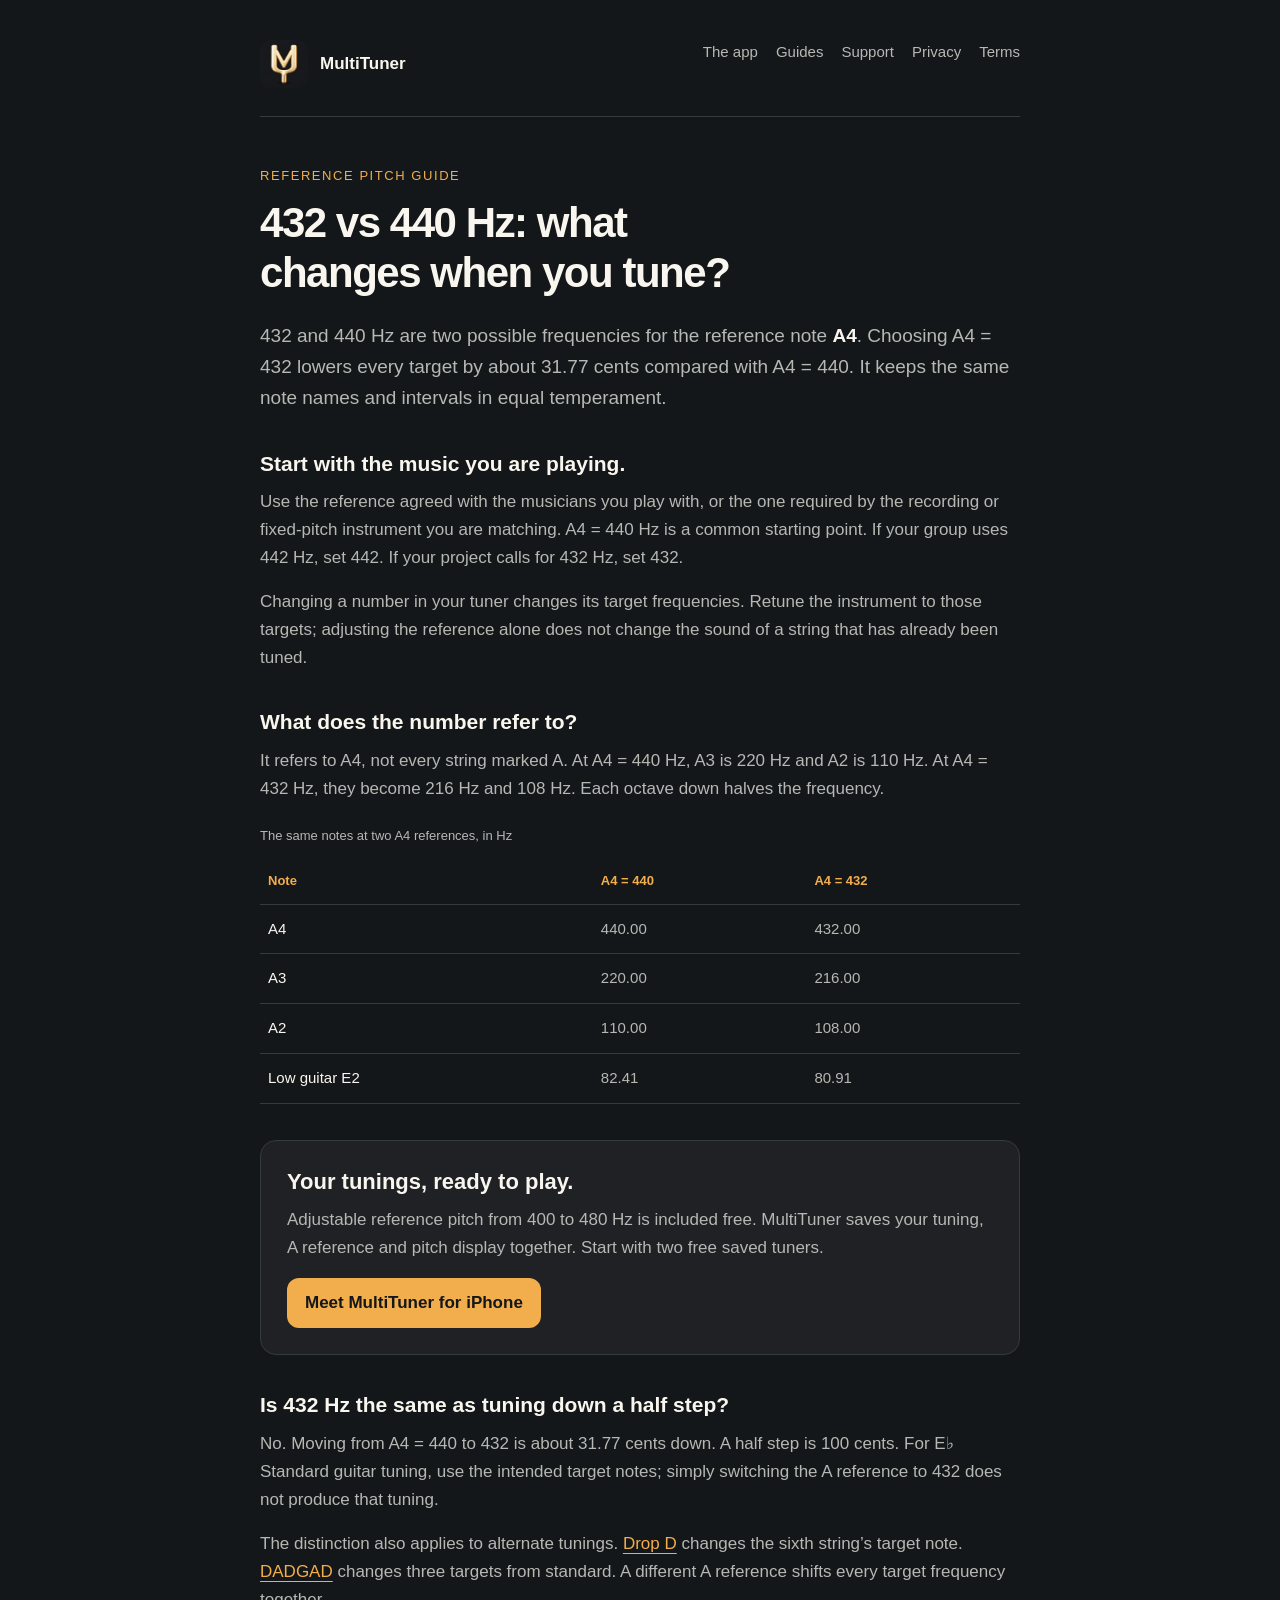
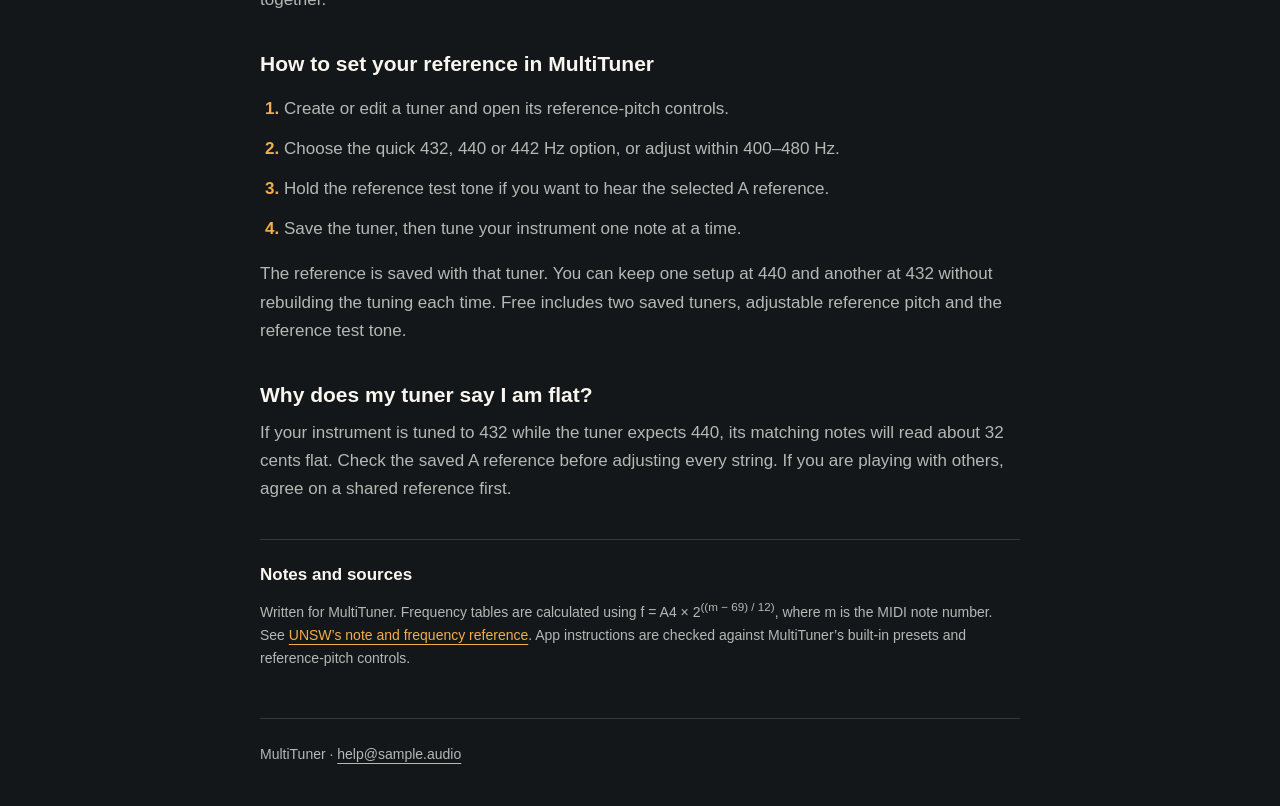
==== 432-vs-440-tuning.html @ 2284c56d "Add tuning guides and MultiTuner product page" ====
<!doctype html>
<html lang="en"><head>
<meta charset="utf-8"><meta name="viewport" content="width=device-width,initial-scale=1">
<meta name="referrer" content="no-referrer">

<meta name="theme-color" content="#141719">
<meta http-equiv="Content-Security-Policy" content="default-src 'none'; img-src 'self'; style-src 'self'; base-uri 'none'; form-action 'none'">
<title>432 vs 440 Hz Tuning: A4 Reference Pitch — MultiTuner</title><meta name="description" content="Understand 432 vs 440 Hz tuning, the 31.77-cent difference, and how to set an A4 reference for guitar and other instruments in MultiTuner.">
<link rel="canonical" href="https://jentler.github.io/MultiTuner-support/432-vs-440-tuning.html">
<meta property="og:type" content="website"><meta property="og:site_name" content="MultiTuner">
<meta property="og:title" content="432 vs 440 Hz Tuning: A4 Reference Pitch — MultiTuner"><meta property="og:description" content="Understand 432 vs 440 Hz tuning, the 31.77-cent difference, and how to set an A4 reference for guitar and other instruments in MultiTuner.">
<meta property="og:url" content="https://jentler.github.io/MultiTuner-support/432-vs-440-tuning.html"><meta property="og:image" content="https://jentler.github.io/MultiTuner-support/assets/app-icon.png">
<link rel="icon" href="assets/app-icon.png"><link rel="stylesheet" href="styles.css">
</head><body>
<a class="skip" href="#main">Skip to content</a>
<header class="wrap"><a class="brand" href="index.html"><img src="assets/app-icon.png" width="48" height="48" alt=""><span>MultiTuner</span></a><nav aria-label="Main navigation"><a href="app.html">The app</a><a href="guides.html">Guides</a><a href="index.html">Support</a><a href="privacy.html">Privacy</a><a href="terms.html">Terms</a></nav></header>
<main id="main" class="wrap"><p class="eyebrow">Reference pitch guide</p><h1>432 vs 440 Hz: what changes when you tune?</h1>
<p class="intro">432 and 440 Hz are two possible frequencies for the reference note <strong>A4</strong>. Choosing A4 = 432 lowers every target by about 31.77 cents compared with A4 = 440. It keeps the same note names and intervals in equal temperament.</p>
<section><h2>Start with the music you are playing.</h2><p>Use the reference agreed with the musicians you play with, or the one required by the recording or fixed-pitch instrument you are matching. A4 = 440 Hz is a common starting point. If your group uses 442 Hz, set 442. If your project calls for 432 Hz, set 432.</p><p>Changing a number in your tuner changes its target frequencies. Retune the instrument to those targets; adjusting the reference alone does not change the sound of a string that has already been tuned.</p></section>
<section><h2>What does the number refer to?</h2><p>It refers to A4, not every string marked A. At A4 = 440 Hz, A3 is 220 Hz and A2 is 110 Hz. At A4 = 432 Hz, they become 216 Hz and 108 Hz. Each octave down halves the frequency.</p>
<div class="table-scroll" role="region" aria-label="Reference pitch comparison" tabindex="0"><table><caption>The same notes at two A4 references, in Hz</caption><thead><tr><th scope="col">Note</th><th scope="col">A4 = 440</th><th scope="col">A4 = 432</th></tr></thead><tbody>
<tr><th scope="row">A4</th><td>440.00</td><td>432.00</td></tr>
<tr><th scope="row">A3</th><td>220.00</td><td>216.00</td></tr>
<tr><th scope="row">A2</th><td>110.00</td><td>108.00</td></tr>
<tr><th scope="row">Low guitar E2</th><td>82.41</td><td>80.91</td></tr>
</tbody></table></div></section>
<aside class="guide-cta" aria-label="MultiTuner for iPhone"><h2>Your tunings, ready to play.</h2>
<p>Adjustable reference pitch from 400 to 480 Hz is included free. MultiTuner saves your tuning, A reference and pitch display together. Start with two free saved tuners.</p>
<a class="button" href="app.html">Meet MultiTuner for iPhone</a></aside>
<section><h2>Is 432 Hz the same as tuning down a half step?</h2><p>No. Moving from A4 = 440 to 432 is about 31.77 cents down. A half step is 100 cents. For E♭ Standard guitar tuning, use the intended target notes; simply switching the A reference to 432 does not produce that tuning.</p><p>The distinction also applies to alternate tunings. <a href="drop-d-tuning.html">Drop D</a> changes the sixth string’s target note. <a href="dadgad-tuning.html">DADGAD</a> changes three targets from standard. A different A reference shifts every target frequency together.</p></section>
<section><h2>How to set your reference in MultiTuner</h2><ol>
<li>Create or edit a tuner and open its reference-pitch controls.</li>
<li>Choose the quick 432, 440 or 442 Hz option, or adjust within 400–480 Hz.</li>
<li>Hold the reference test tone if you want to hear the selected A reference.</li>
<li>Save the tuner, then tune your instrument one note at a time.</li>
</ol><p>The reference is saved with that tuner. You can keep one setup at 440 and another at 432 without rebuilding the tuning each time. Free includes two saved tuners, adjustable reference pitch and the reference test tone.</p></section>
<section><h2>Why does my tuner say I am flat?</h2><p>If your instrument is tuned to 432 while the tuner expects 440, its matching notes will read about 32 cents flat. Check the saved A reference before adjusting every string. If you are playing with others, agree on a shared reference first.</p></section>
<section class="sources"><h2>Notes and sources</h2><p>Written for MultiTuner.
Frequency tables are calculated using f = A4 × 2<sup>((m − 69) / 12)</sup>, where m is the MIDI note number.
See <a href="https://newt.phys.unsw.edu.au/music/notes.html">UNSW’s note and frequency reference</a>.
App instructions are checked against MultiTuner’s built-in presets and reference-pitch controls.</p></section>
</main>
<footer class="wrap"><p>MultiTuner · <a href="mailto:help@sample.audio?subject=MultiTuner%20Support">help@sample.audio</a></p></footer>
</body></html>
---- styles.css ----
:root{color-scheme:dark;--background:#141719;--surface:#1f2124;--text:#f9f6ef;--secondary:#b5b8b3;--gold:#f2ad4c;--line:#373a3d}
*{box-sizing:border-box}body{margin:0;background:var(--background);color:var(--text);font:17px/1.65 -apple-system,BlinkMacSystemFont,"Segoe UI",sans-serif;-webkit-font-smoothing:antialiased}
.wrap{width:min(100% - 48px,760px);margin-inline:auto}a{color:var(--gold);text-underline-offset:4px}a:hover{text-decoration-thickness:2px}a:focus-visible,summary:focus-visible{outline:2px solid var(--gold);outline-offset:6px;border-radius:4px}
.skip{position:absolute;left:24px;top:-100px;background:var(--surface);padding:8px 16px}.skip:focus{top:12px}header{padding-block:40px 28px;border-bottom:1px solid var(--line);display:flex;align-items:center;justify-content:space-between;gap:24px}.brand{display:flex;align-items:center;gap:12px;color:var(--text);font-weight:650;text-decoration:none}.brand img{width:48px;height:48px;border-radius:11px}nav{display:flex;gap:22px;font-size:15px}nav a{color:var(--secondary);text-decoration:none}nav a[aria-current]{color:var(--gold)}
main{padding-block:48px 32px}.eyebrow{font-size:13px;letter-spacing:.12em;text-transform:uppercase;color:var(--gold);margin:0 0 12px}h1{font-size:clamp(30px,5vw,42px);line-height:1.18;letter-spacing:-.035em;font-weight:680;margin:0 0 22px;text-wrap:balance}h2{font-size:21px;line-height:1.35;margin:0 0 10px;font-weight:650}p{margin:0 0 16px;color:var(--secondary)}section{margin-top:36px}.intro{font-size:19px}.contact{display:flex;align-items:center;gap:24px;flex-wrap:wrap;margin-top:28px}.button{background:var(--gold);color:var(--background);border-radius:12px;padding:11px 18px;text-decoration:none;font-weight:650}.notice{border-left:2px solid var(--gold);padding:8px 0 8px 16px;font-size:14px}details{border-bottom:1px solid var(--line);padding:17px 0}summary{cursor:pointer;color:var(--text);font-weight:550}details p{margin:14px 0 0}footer{border-top:1px solid var(--line);padding-block:24px 40px;color:var(--secondary);font-size:14px}footer p{margin:0}footer a{color:var(--secondary)}
@media(max-width:480px){.wrap{width:calc(100% - 40px)}header{align-items:flex-start;flex-direction:column;gap:20px;padding-top:28px}main{padding-top:36px}nav{gap:24px}.contact{gap:18px}}
nav{flex-wrap:wrap;gap:12px 18px;justify-content:flex-end}header{align-items:flex-start}strong{color:var(--text)}
li{color:var(--secondary);margin-bottom:12px}ol{padding-left:24px}li::marker{color:var(--gold);font-weight:600}
.table-scroll{overflow-x:auto;margin:22px 0 16px}.table-scroll:focus-visible{outline:2px solid var(--gold);outline-offset:4px}table{width:100%;border-collapse:collapse;font-size:15px;font-variant-numeric:tabular-nums}caption{text-align:left;color:var(--secondary);font-size:13px;padding-bottom:12px}th,td{text-align:left;padding:12px 8px;border-bottom:1px solid var(--line);vertical-align:top}thead th{color:var(--gold);font-size:13px;font-weight:600}tbody th{font-weight:500;color:var(--text)}td{color:var(--secondary)}
.small,.availability,figcaption{font-size:13px;color:var(--secondary)}.note-strip{font-size:clamp(18px,3.5vw,27px);font-weight:600;letter-spacing:.02em;color:var(--gold);padding:22px 0;border-block:1px solid var(--line)}
.guide-cta{margin:36px 0;padding:26px;background:var(--surface);border:1px solid var(--line);border-radius:16px}.guide-cta h2{font-size:22px}.button{display:inline-block}.guide-list article{padding:28px 0;border-bottom:1px solid var(--line)}.guide-list h2{font-size:24px}.guide-list p:last-child{margin-bottom:0}.sources{border-top:1px solid var(--line);padding-top:24px}.sources h2{font-size:17px}.sources p{font-size:14px}.product-hero{display:grid;grid-template-columns:1fr 210px;gap:44px;align-items:center}.free-line{color:var(--text);font-weight:600}.availability{margin-top:16px}.app-preview{margin:0;text-align:center}.app-preview img{display:block;width:100%;height:auto;border:1px solid var(--line);border-radius:24px}.app-preview figcaption{padding-top:12px;font-size:11px}
@media(max-width:600px){header{flex-direction:column;gap:20px}nav{justify-content:flex-start;gap:12px 20px}.product-hero{grid-template-columns:1fr;gap:26px}.app-preview{max-width:210px;justify-self:center}th,td{padding:10px 5px;font-size:14px}.guide-cta{padding:20px}.guide-list h2{font-size:21px}}
@media print{body{background:white;color:#111}.wrap{width:100%;max-width:none}p,li,td,caption,.small{color:#333}h1,h2,strong,tbody th{color:#111}header,footer,.guide-cta{display:none}a{color:#111}.table-scroll{overflow:visible}section,table{break-inside:avoid}.app-preview{display:none}.product-hero{display:block}}
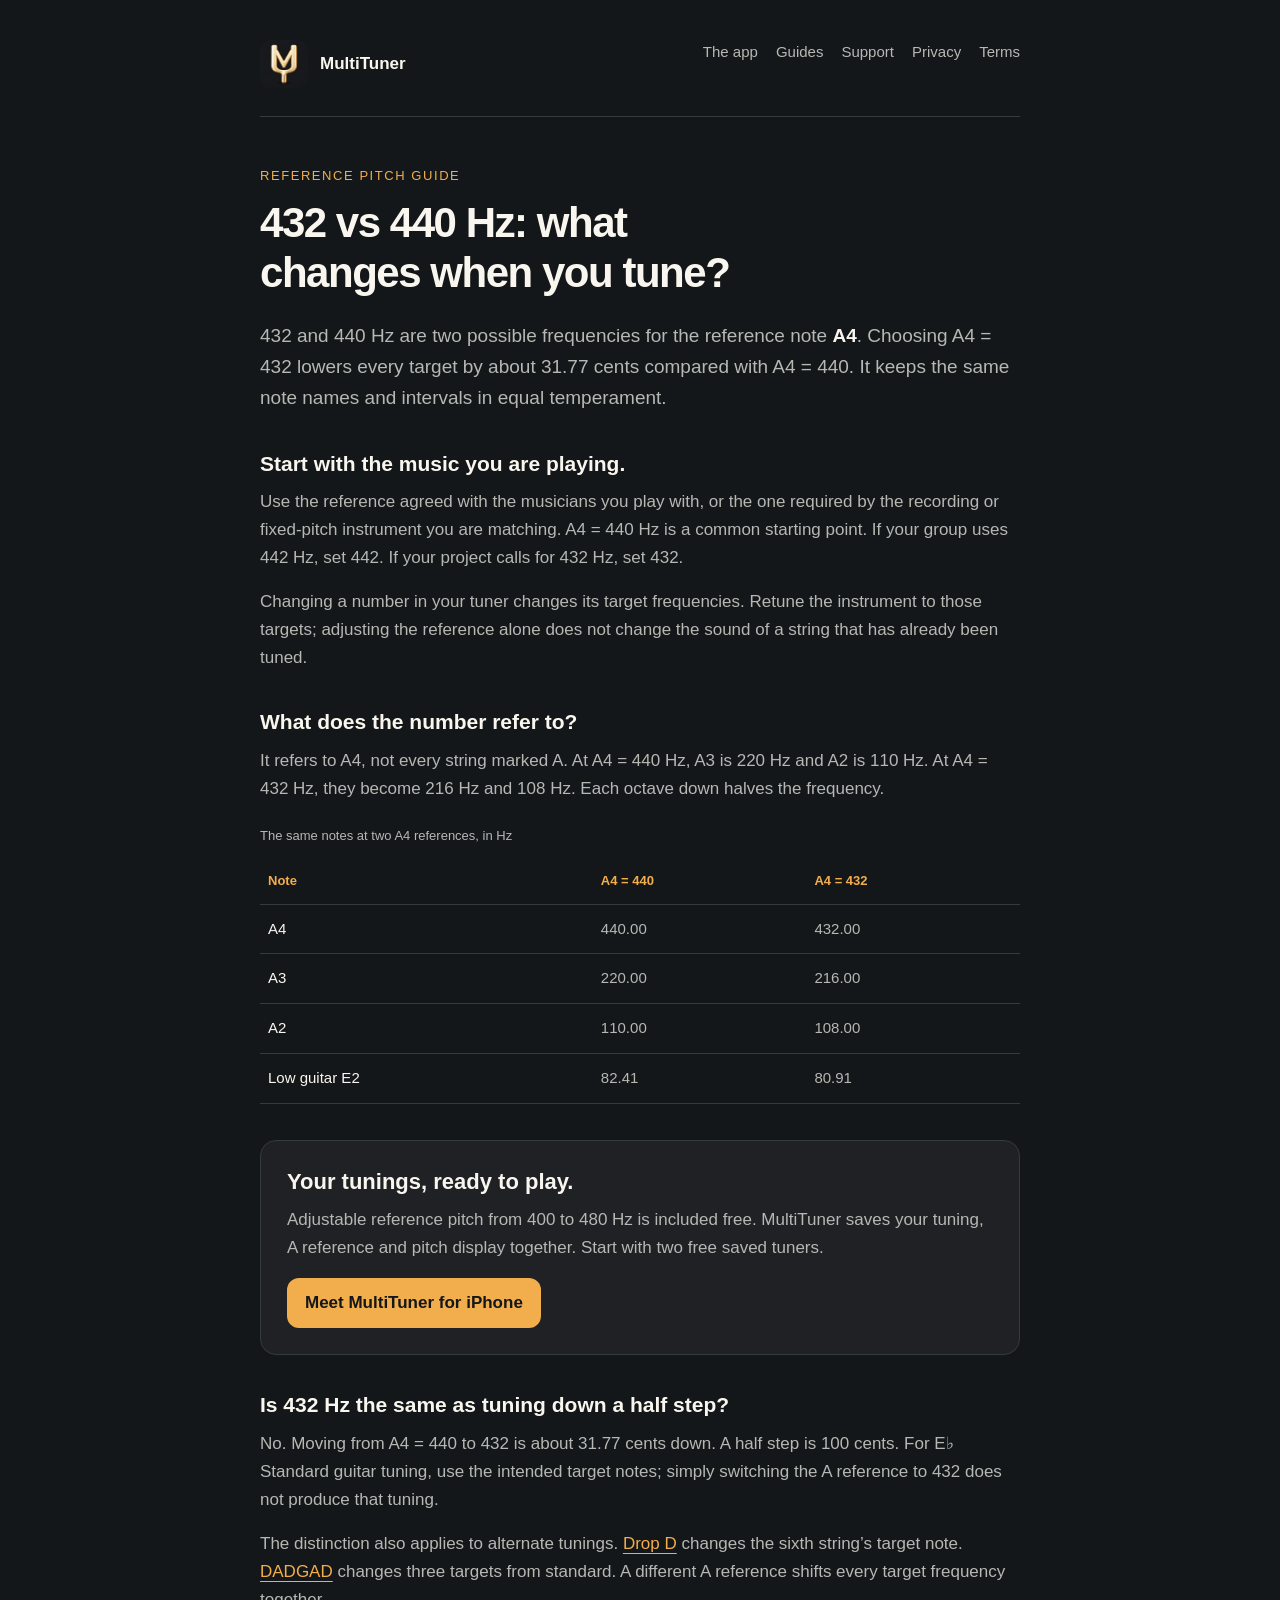
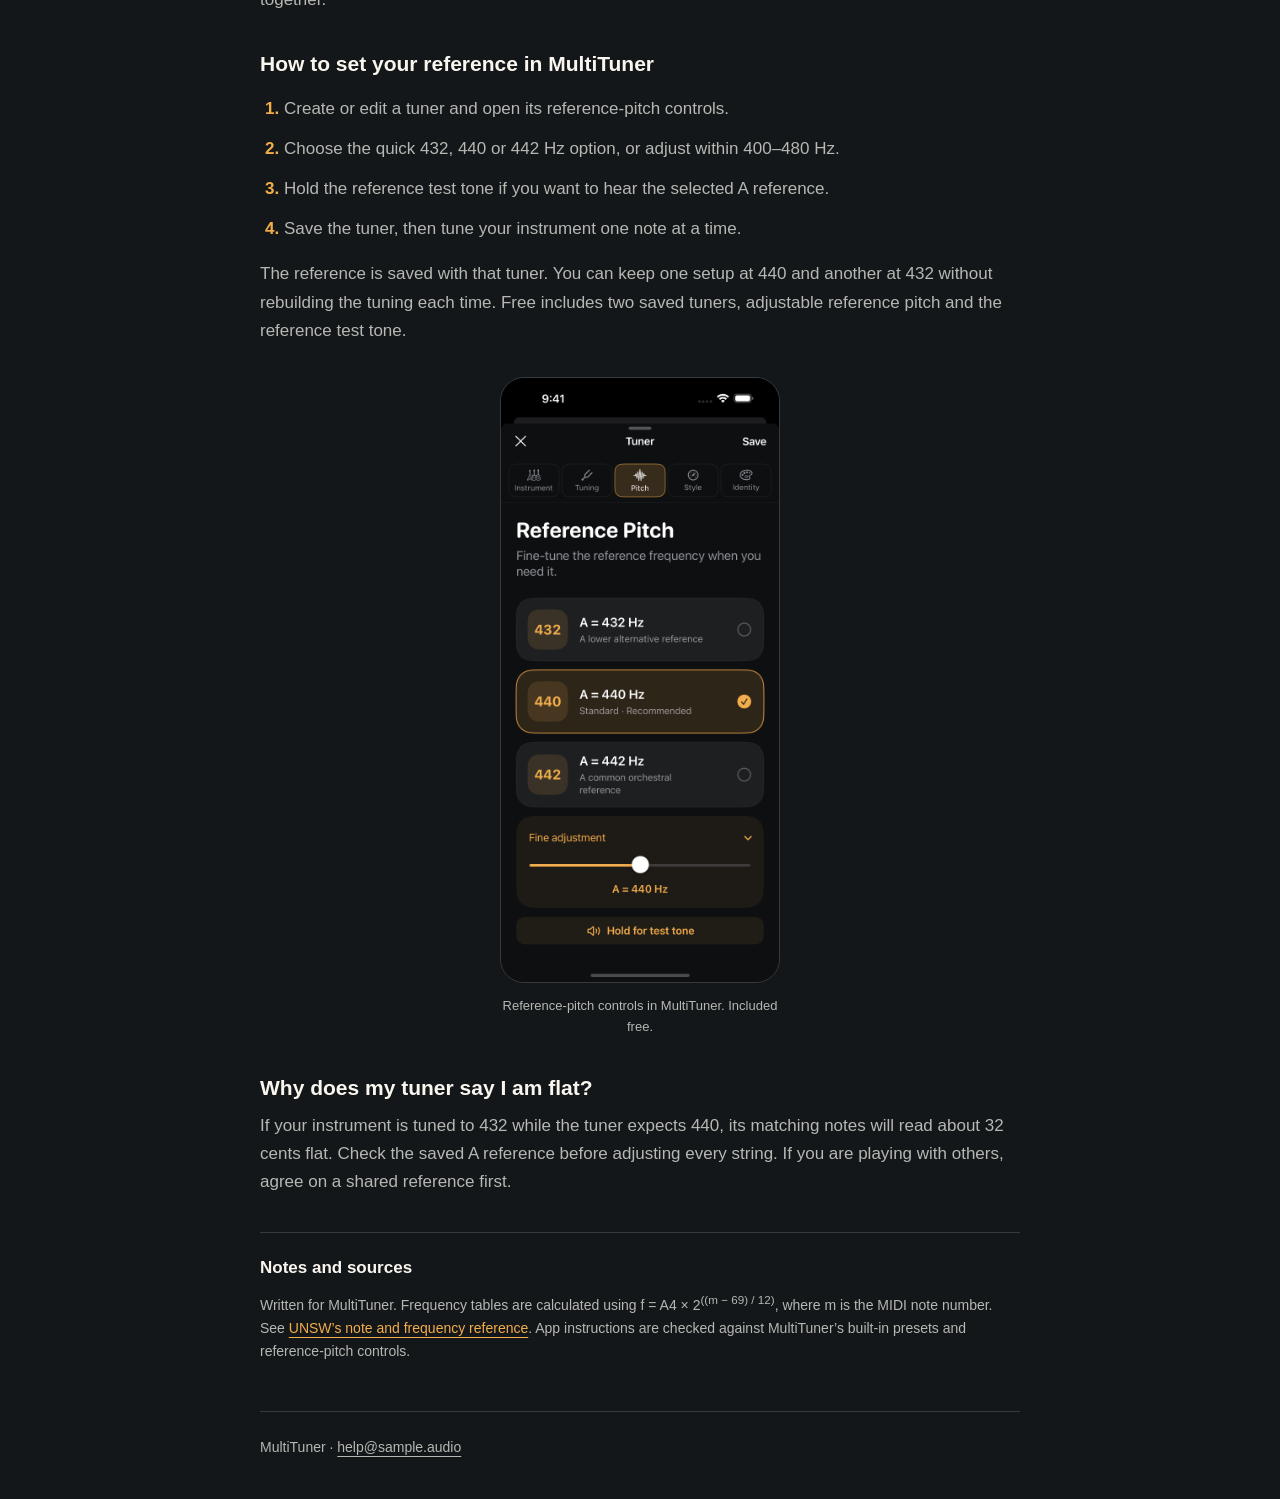
==== commit 76fd82f5: "Show MultiTuner setups and reference pitch in a visual product page" ====
--- a/432-vs-440-tuning.html
+++ b/432-vs-440-tuning.html
@@ -13,7 +13,7 @@
 <link rel="icon" href="assets/app-icon.png"><link rel="stylesheet" href="styles.css">
 </head><body>
 <a class="skip" href="#main">Skip to content</a>
-<header class="wrap"><a class="brand" href="index.html"><img src="assets/app-icon.png" width="48" height="48" alt=""><span>MultiTuner</span></a><nav aria-label="Main navigation"><a href="app.html">The app</a><a href="guides.html">Guides</a><a href="index.html">Support</a><a href="privacy.html">Privacy</a><a href="terms.html">Terms</a></nav></header>
+<header class="wrap"><a class="brand" href="app.html"><img src="assets/app-icon.png" width="48" height="48" alt=""><span>MultiTuner</span></a><nav aria-label="Main navigation"><a href="app.html">The app</a><a href="guides.html">Guides</a><a href="index.html">Support</a><a href="privacy.html">Privacy</a><a href="terms.html">Terms</a></nav></header>
 <main id="main" class="wrap"><p class="eyebrow">Reference pitch guide</p><h1>432 vs 440 Hz: what changes when you tune?</h1>
 <p class="intro">432 and 440 Hz are two possible frequencies for the reference note <strong>A4</strong>. Choosing A4 = 432 lowers every target by about 31.77 cents compared with A4 = 440. It keeps the same note names and intervals in equal temperament.</p>
 <section><h2>Start with the music you are playing.</h2><p>Use the reference agreed with the musicians you play with, or the one required by the recording or fixed-pitch instrument you are matching. A4 = 440 Hz is a common starting point. If your group uses 442 Hz, set 442. If your project calls for 432 Hz, set 432.</p><p>Changing a number in your tuner changes its target frequencies. Retune the instrument to those targets; adjusting the reference alone does not change the sound of a string that has already been tuned.</p></section>
@@ -33,7 +33,7 @@
 <li>Choose the quick 432, 440 or 442 Hz option, or adjust within 400–480 Hz.</li>
 <li>Hold the reference test tone if you want to hear the selected A reference.</li>
 <li>Save the tuner, then tune your instrument one note at a time.</li>
-</ol><p>The reference is saved with that tuner. You can keep one setup at 440 and another at 432 without rebuilding the tuning each time. Free includes two saved tuners, adjustable reference pitch and the reference test tone.</p></section>
+</ol><p>The reference is saved with that tuner. You can keep one setup at 440 and another at 432 without rebuilding the tuning each time. Free includes two saved tuners, adjustable reference pitch and the reference test tone.</p><figure class="guide-figure"><img src="assets/reference-pitch.png" width="1320" height="2868" loading="lazy" alt="MultiTuner reference-pitch controls showing 432, 440 and 442 Hz presets, fine adjustment and the held test tone."><figcaption>Reference-pitch controls in MultiTuner. Included free.</figcaption></figure></section>
 <section><h2>Why does my tuner say I am flat?</h2><p>If your instrument is tuned to 432 while the tuner expects 440, its matching notes will read about 32 cents flat. Check the saved A reference before adjusting every string. If you are playing with others, agree on a shared reference first.</p></section>
 <section class="sources"><h2>Notes and sources</h2><p>Written for MultiTuner.
 Frequency tables are calculated using f = A4 × 2<sup>((m − 69) / 12)</sup>, where m is the MIDI note number.
--- a/styles.css
+++ b/styles.css
@@ -11,3 +11,17 @@
 .guide-cta{margin:36px 0;padding:26px;background:var(--surface);border:1px solid var(--line);border-radius:16px}.guide-cta h2{font-size:22px}.button{display:inline-block}.guide-list article{padding:28px 0;border-bottom:1px solid var(--line)}.guide-list h2{font-size:24px}.guide-list p:last-child{margin-bottom:0}.sources{border-top:1px solid var(--line);padding-top:24px}.sources h2{font-size:17px}.sources p{font-size:14px}.product-hero{display:grid;grid-template-columns:1fr 210px;gap:44px;align-items:center}.free-line{color:var(--text);font-weight:600}.availability{margin-top:16px}.app-preview{margin:0;text-align:center}.app-preview img{display:block;width:100%;height:auto;border:1px solid var(--line);border-radius:24px}.app-preview figcaption{padding-top:12px;font-size:11px}
 @media(max-width:600px){header{flex-direction:column;gap:20px}nav{justify-content:flex-start;gap:12px 20px}.product-hero{grid-template-columns:1fr;gap:26px}.app-preview{max-width:210px;justify-self:center}th,td{padding:10px 5px;font-size:14px}.guide-cta{padding:20px}.guide-list h2{font-size:21px}}
 @media print{body{background:white;color:#111}.wrap{width:100%;max-width:none}p,li,td,caption,.small{color:#333}h1,h2,strong,tbody th{color:#111}header,footer,.guide-cta{display:none}a{color:#111}.table-scroll{overflow:visible}section,table{break-inside:avoid}.app-preview{display:none}.product-hero{display:block}}
+
+.product-page .wrap{width:min(100% - 64px,1120px)}.product-page header{align-items:center;padding-block:28px;border-color:#303335}.product-page main{padding-top:32px}.product-page h2{font-size:clamp(30px,4vw,46px);line-height:1.1;letter-spacing:-.035em;font-weight:650}.product-page h3{font-size:23px;line-height:1.2;letter-spacing:-.02em}.product-page .eyebrow{font-size:12px;letter-spacing:.15em}.product-page .button{padding:13px 22px;border-radius:10px;font-size:15px}.product-page .button:hover{background:#ffc578;text-decoration:none}.product-page p{max-width:590px}
+.marketing-hero{display:grid;grid-template-columns:.97fr 1.03fr;align-items:center;gap:30px;min-height:650px}.hero-copy{padding-block:30px}.marketing-hero h1{font-size:clamp(46px,5.3vw,72px);line-height:1.025;letter-spacing:-.055em;margin:20px 0 26px;font-weight:700;text-wrap:initial}.marketing-hero h1 span,.product-close h2 span{color:var(--gold)}.marketing-hero .hero-lead{font-size:23px;color:var(--text);margin-bottom:13px;letter-spacing:-.025em}.marketing-hero .hero-copy>p:not(.eyebrow):not(.hero-lead):not(.free-line):not(.availability){font-size:18px;line-height:1.7;max-width:425px}.hero-actions{display:flex;align-items:center;gap:24px;margin-block:29px 20px;font-size:14px}.hero-actions>a:not(.button){color:var(--text)}.hero-actions .button span{padding-left:12px}.product-page .free-line{font-size:14px;font-weight:500;margin-bottom:8px}.product-page .availability{font-size:12px;margin-top:0;color:#a6aaa5}
+.screenshot-stage{position:relative;isolation:isolate;min-width:0;height:auto;aspect-ratio:4/5;width:100%;margin:0}.screenshot-stage:before{content:"";position:absolute;z-index:-1;inset:50px -25px 50px;background:radial-gradient(ellipse,#f2ad4c19 0%,#f2ad4c08 42%,transparent 70%);border-radius:50%}.phone-shot{position:absolute;display:block;width:47%;height:auto;border:1px solid #444744;border-radius:28px;box-shadow:0 24px 40px #0005;background:#0d0f10}.library-shot{left:6%;top:6%;transform:rotate(-5deg);z-index:1}.classic-shot{right:5%;top:2%;transform:rotate(5deg);z-index:2}.screenshot-stage figcaption{position:absolute;bottom:0;left:5%;right:5%;text-align:center;font-size:11px;line-height:1.6;color:#a6aaa5}.instrument-line{display:flex;flex-wrap:wrap;justify-content:space-between;gap:16px;border-block:1px solid var(--line);padding:24px 0;margin:22px 0 0!important;max-width:none!important;font-size:14px;color:#d4d6d0;letter-spacing:.04em}
+.saved-story{display:grid;grid-template-columns:1fr 1fr;gap:80px;margin-top:0;padding-block:90px}.section-lead{font-size:20px;line-height:1.5;color:var(--text);letter-spacing:-.02em}.setup-steps{padding:0;list-style:none;counter-reset:setup;margin:28px 0 0}.setup-steps li{counter-increment:setup;position:relative;padding:0 0 22px 40px;margin:0}.setup-steps li:before{content:"0" counter(setup);position:absolute;left:0;top:1px;font-size:12px;color:var(--gold)}.setup-steps strong{display:block;font-size:15px;font-weight:550;margin-bottom:4px}.setup-steps span{display:block;font-size:14px}
+.pitch-story{display:grid;grid-template-columns:1fr 1fr;align-items:center;gap:80px;margin:0;padding:64px 60px;background:#1b1e20;border:1px solid #343736;border-radius:28px;overflow:hidden}.pitch-screen{margin:0;justify-self:center;max-width:250px;transform:rotate(-3deg)}.pitch-screen img{width:100%;height:auto;display:block;border:1px solid #414441;border-radius:25px;box-shadow:0 18px 40px #0004}.pitch-screen figcaption{text-align:center;padding-top:14px;font-size:11px}.pitch-story h2{font-size:clamp(30px,3.4vw,43px)}.pitch-story p{font-size:15px}.pitch-story .section-lead{font-size:19px}.pitch-values{display:flex;gap:27px;margin:27px 0 23px;font-size:32px;letter-spacing:-.04em;color:var(--gold);font-variant-numeric:tabular-nums}.pitch-values small{font-size:12px;letter-spacing:0;margin-left:4px;color:var(--secondary)}.display-note{border-top:1px solid #3c3f3b;margin-top:29px;padding-top:24px}.display-note h3{font-size:20px}.display-note p{font-size:14px;margin-bottom:0}
+.plans-section{padding-block:96px 64px;margin:0}.plans-section>.section-lead{margin:20px 0 32px}.plans{display:grid;grid-template-columns:1fr 1fr;gap:24px;margin-bottom:22px}.plan{padding:32px;border:1px solid var(--line);border-radius:18px;background:#181b1d}.plan-label{font-size:12px;text-transform:uppercase;letter-spacing:.12em;color:var(--gold);margin-bottom:14px}.plan ul{padding-left:18px;margin:24px 0 30px}.plan li{font-size:15px;margin-bottom:12px;padding-left:5px}.plan li::marker{color:var(--gold)}.plan .plan-foot{font-size:13px;margin:0;color:var(--text)}.premium-plan{border-color:#80623b;background:linear-gradient(145deg,#27231b,#181b1d 80%)}.privacy-story{margin:0;padding:58px 60px;background:#f1eadc;border-radius:20px}.privacy-story h2{color:#202523}.privacy-story p{color:#53564d;font-size:17px;max-width:700px}.privacy-story .eyebrow{color:#795322}.privacy-story a{color:#694619;font-size:15px}.privacy-story h2{margin-bottom:22px}
+.product-guides{display:grid;grid-template-columns:1fr 1fr;gap:80px;padding-block:90px;margin:0}.product-guides h2{font-size:36px}.guide-links a{display:flex;justify-content:space-between;gap:20px;padding:19px 0;border-bottom:1px solid var(--line);text-decoration:none;color:var(--text);font-size:18px}.guide-links a span:last-child{color:var(--gold)}.guide-links a:hover{color:var(--gold)}.product-close{border-top:1px solid var(--line);text-align:center;padding:62px 0 70px}.product-close>img{border-radius:15px;margin-bottom:20px}.product-close h2{font-size:clamp(28px,3.6vw,43px);margin-bottom:20px}.product-close p{margin-inline:auto;font-size:14px}.product-close .button{margin-top:7px}.guide-figure{max-width:280px;margin:32px auto}.guide-figure img{display:block;width:100%;height:auto;border:1px solid var(--line);border-radius:24px}.guide-figure figcaption{text-align:center;padding-top:12px}
+@media(max-width:950px){.product-page .wrap{width:calc(100% - 48px)}.marketing-hero{gap:20px;min-height:560px}.marketing-hero h1{font-size:clamp(44px,5.8vw,60px)}.screenshot-stage{height:auto}.saved-story,.product-guides{gap:44px}.pitch-story{gap:36px;padding:42px 36px}.pitch-screen{max-width:220px}.hero-actions{gap:18px}.hero-actions .button{padding-inline:16px}}
+@media(max-width:720px){.product-page header{align-items:flex-start;gap:22px}.marketing-hero{grid-template-columns:1fr;gap:16px;min-height:0}.hero-copy{padding:24px 0 0}.marketing-hero h1{font-size:clamp(42px,9.4vw,64px);margin-top:16px}.marketing-hero .hero-copy>p:not(.eyebrow):not(.hero-lead):not(.free-line):not(.availability){max-width:470px}.screenshot-stage{width:min(100%,430px);height:auto;aspect-ratio:.77;justify-self:center}.saved-story,.product-guides{grid-template-columns:1fr;gap:26px;padding-block:60px}.pitch-story{grid-template-columns:1fr;padding:38px 26px;gap:36px}.pitch-copy{grid-row:1}.pitch-screen{grid-row:2;max-width:235px}.pitch-values{gap:30px}.plans-section{padding-block:60px 44px}.plans{grid-template-columns:1fr;gap:16px}.privacy-story{padding:38px 28px}.instrument-line{justify-content:flex-start;gap:13px 23px;font-size:12px}.product-guides{padding-block:60px}.product-close{padding-block:45px}.phone-shot{border-radius:24px}.screenshot-stage figcaption{font-size:11px}.product-page main{padding-top:18px}}
+@media(max-width:480px){.product-page .wrap{width:calc(100% - 40px)}.product-page header{padding-block:24px}.marketing-hero .hero-lead{font-size:21px}.marketing-hero .hero-copy>p:not(.eyebrow):not(.hero-lead):not(.free-line):not(.availability){font-size:17px}.hero-actions{flex-wrap:wrap;gap:17px;margin-top:24px}.screenshot-stage{height:auto}.screenshot-stage:before{inset:30px 0 50px}.plan{padding:25px}.product-page h2{font-size:32px}.product-guides h2{font-size:30px}}
+@media(max-width:360px){.screenshot-stage{height:auto}.phone-shot{border-radius:19px}.screenshot-stage figcaption{font-size:10px}.hero-actions{align-items:flex-start;flex-direction:column}.marketing-hero h1{font-size:41px}.pitch-values{gap:21px;font-size:30px}}
+@media(prefers-reduced-motion:reduce){html{scroll-behavior:auto}}
+@media print{.product-page .wrap{width:100%}.marketing-hero,.saved-story,.pitch-story,.plans,.product-guides{display:block;min-height:0}.screenshot-stage,.pitch-screen,.hero-actions,.product-close{display:none}.saved-story,.plans-section,.privacy-story,.product-guides,.pitch-story{padding:25px 0;background:none;border:0}.product-page h1,.product-page h2,.product-page h3,.product-page p,.product-page li{color:#111}.plan{break-inside:avoid;background:none;margin-bottom:20px}.privacy-story a{color:#111}}
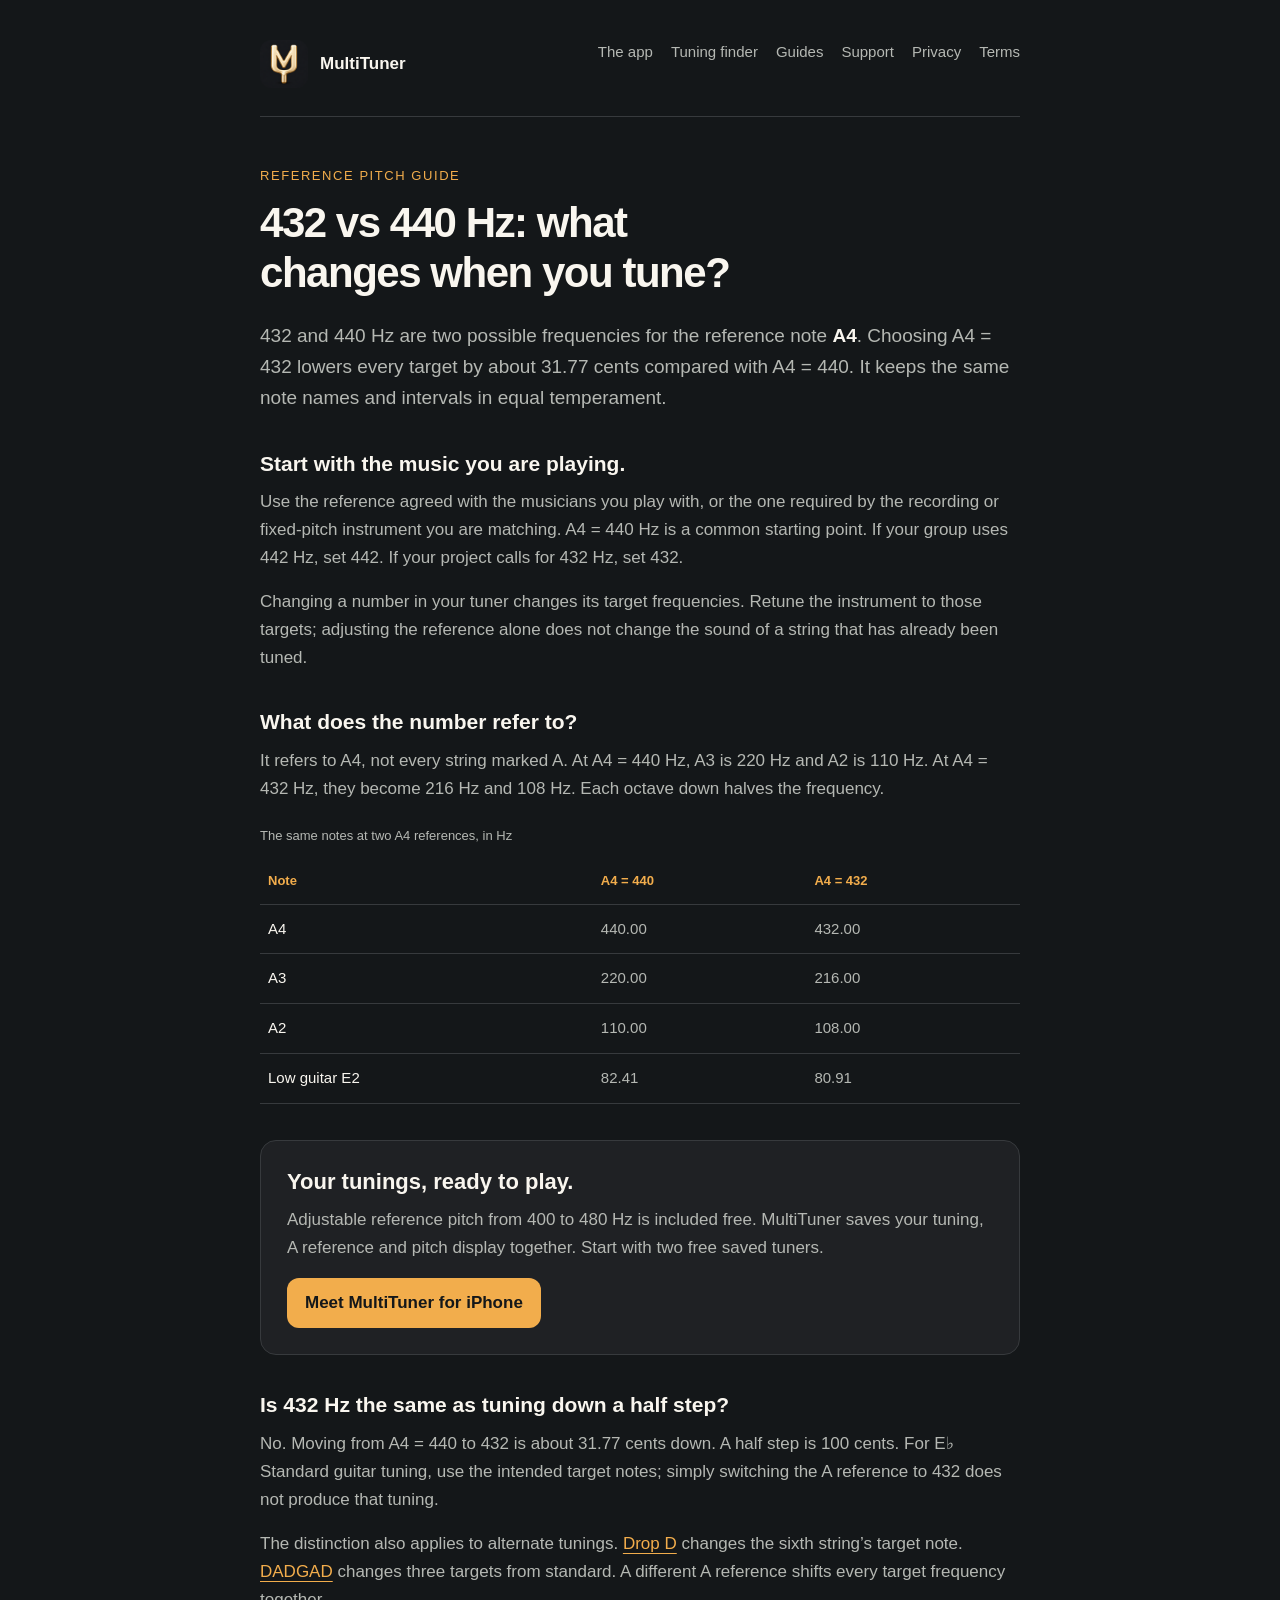
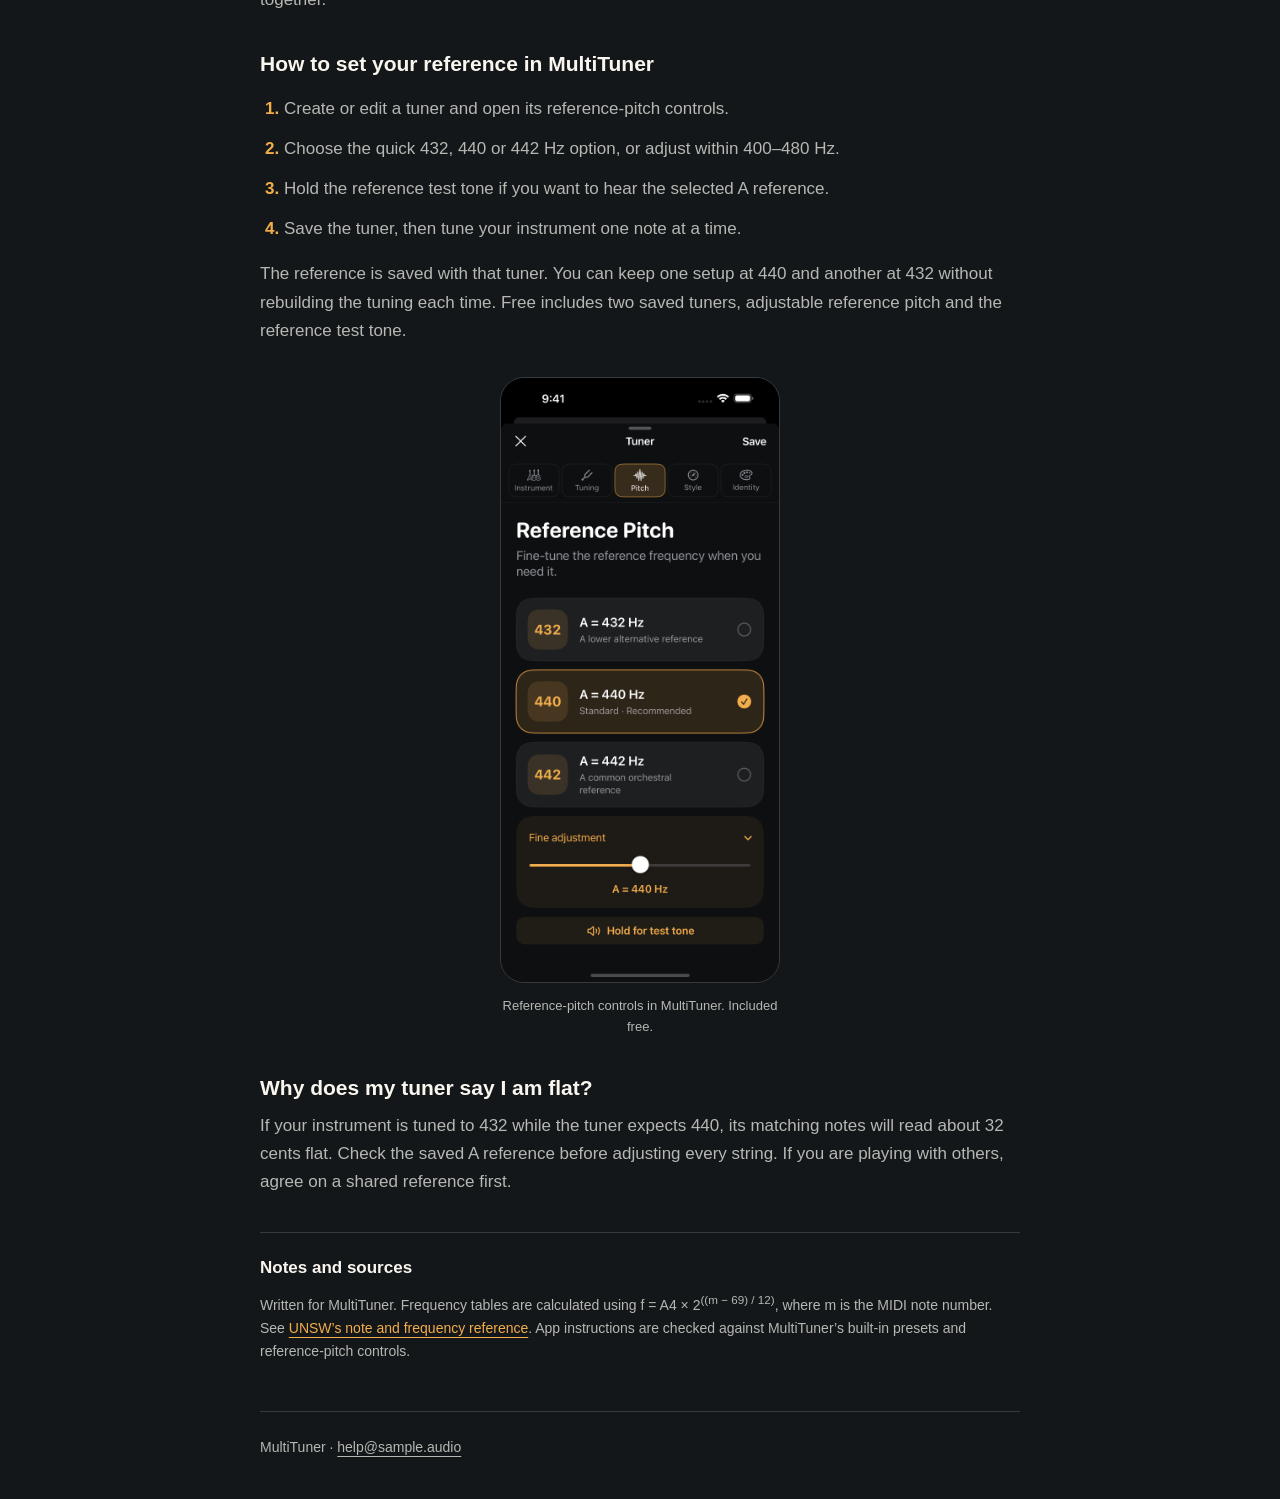
==== commit 46a58356: "Add string-by-string tuning finder and focus the product story on tuning" ====
--- a/432-vs-440-tuning.html
+++ b/432-vs-440-tuning.html
@@ -11,9 +11,10 @@
 <meta property="og:title" content="432 vs 440 Hz Tuning: A4 Reference Pitch — MultiTuner"><meta property="og:description" content="Understand 432 vs 440 Hz tuning, the 31.77-cent difference, and how to set an A4 reference for guitar and other instruments in MultiTuner.">
 <meta property="og:url" content="https://jentler.github.io/MultiTuner-support/432-vs-440-tuning.html"><meta property="og:image" content="https://jentler.github.io/MultiTuner-support/assets/app-icon.png">
 <link rel="icon" href="assets/app-icon.png"><link rel="stylesheet" href="styles.css">
+
 </head><body>
 <a class="skip" href="#main">Skip to content</a>
-<header class="wrap"><a class="brand" href="app.html"><img src="assets/app-icon.png" width="48" height="48" alt=""><span>MultiTuner</span></a><nav aria-label="Main navigation"><a href="app.html">The app</a><a href="guides.html">Guides</a><a href="index.html">Support</a><a href="privacy.html">Privacy</a><a href="terms.html">Terms</a></nav></header>
+<header class="wrap"><a class="brand" href="app.html"><img src="assets/app-icon.png" width="48" height="48" alt=""><span>MultiTuner</span></a><nav aria-label="Main navigation"><a href="app.html">The app</a><a href="guitar-tunings.html">Tuning finder</a><a href="guides.html">Guides</a><a href="index.html">Support</a><a href="privacy.html">Privacy</a><a href="terms.html">Terms</a></nav></header>
 <main id="main" class="wrap"><p class="eyebrow">Reference pitch guide</p><h1>432 vs 440 Hz: what changes when you tune?</h1>
 <p class="intro">432 and 440 Hz are two possible frequencies for the reference note <strong>A4</strong>. Choosing A4 = 432 lowers every target by about 31.77 cents compared with A4 = 440. It keeps the same note names and intervals in equal temperament.</p>
 <section><h2>Start with the music you are playing.</h2><p>Use the reference agreed with the musicians you play with, or the one required by the recording or fixed-pitch instrument you are matching. A4 = 440 Hz is a common starting point. If your group uses 442 Hz, set 442. If your project calls for 432 Hz, set 432.</p><p>Changing a number in your tuner changes its target frequencies. Retune the instrument to those targets; adjusting the reference alone does not change the sound of a string that has already been tuned.</p></section>
--- a/styles.css
+++ b/styles.css
@@ -25,3 +25,14 @@
 @media(max-width:360px){.screenshot-stage{height:auto}.phone-shot{border-radius:19px}.screenshot-stage figcaption{font-size:10px}.hero-actions{align-items:flex-start;flex-direction:column}.marketing-hero h1{font-size:41px}.pitch-values{gap:21px;font-size:30px}}
 @media(prefers-reduced-motion:reduce){html{scroll-behavior:auto}}
 @media print{.product-page .wrap{width:100%}.marketing-hero,.saved-story,.pitch-story,.plans,.product-guides{display:block;min-height:0}.screenshot-stage,.pitch-screen,.hero-actions,.product-close{display:none}.saved-story,.plans-section,.privacy-story,.product-guides,.pitch-story{padding:25px 0;background:none;border:0}.product-page h1,.product-page h2,.product-page h3,.product-page p,.product-page li{color:#111}.plan{break-inside:avoid;background:none;margin-bottom:20px}.privacy-story a{color:#111}}
+
+.finder-callout{display:grid;grid-template-columns:1.05fr 1fr;gap:58px;align-items:center;padding-block:65px 78px;margin:0}.finder-callout h2{font-size:clamp(30px,3.4vw,43px)}.finder-callout .button{margin-top:10px}.finder-callout .small{margin-top:14px;font-size:11px}.mini-change{padding:25px 21px;border:1px solid #5e5038;background:#201f1a;border-radius:18px}.mini-heading{font-size:12px;letter-spacing:.1em;color:var(--text)}.mini-heading>span{color:var(--gold);margin-inline:8px}.mini-strings{display:grid;grid-template-columns:repeat(6,minmax(0,1fr));gap:8px;margin:22px 0}.mini-strings>span{display:flex;align-items:center;flex-direction:column;gap:8px;font-size:14px;color:var(--secondary);border-radius:7px;padding:12px 0;background:#151819}.mini-strings small{font-size:10px;color:#92968e}.mini-strings strong{font-size:18px;font-weight:600}.mini-strings .mini-changed{background:#f2ad4c19}.mini-changed strong,.mini-changed>span{color:var(--gold)}.mini-change>p:last-child{font-size:12px;margin-bottom:0}.instrument-story{display:grid;grid-template-columns:1fr 1fr;align-items:center;gap:70px;margin:0;padding:58px 60px;background:#1b1e20;border:1px solid #343736;border-radius:25px}.instrument-screen{margin:0;max-width:245px;justify-self:center;transform:rotate(-3deg)}.instrument-screen img{display:block;width:100%;height:auto;border:1px solid #55584e;border-radius:24px;box-shadow:0 18px 35px #0003}.instrument-screen figcaption{font-size:11px;text-align:center;padding-top:14px}.instrument-story h2{font-size:clamp(34px,3.7vw,46px)}.instrument-story p{font-size:15px}.instrument-story .section-lead{font-size:20px}.instrument-story .included-note{font-size:13px;color:var(--gold);margin-top:24px}.product-faq{max-width:800px;margin:0 0 75px}.product-faq h2{font-size:34px;margin-bottom:22px}.product-faq summary{font-size:16px}.product-faq details p{font-size:15px}.product-page .saved-story{padding-bottom:25px}.product-page .plans-section{padding-top:60px}.product-page .privacy-story h2{font-size:36px}.product-page .privacy-story{padding-block:40px}.marketing-hero .hero-copy .free-line{max-width:430px}.marketing-hero h1{font-size:clamp(44px,4.9vw,68px)}
+@media(max-width:950px){.finder-callout{gap:30px}.instrument-story{padding:40px 36px;gap:36px}.mini-change{padding:21px 15px}.mini-strings{gap:5px}.mini-strings strong{font-size:16px}.marketing-hero h1{font-size:clamp(41px,5.5vw,57px)}}
+@media(max-width:720px){.finder-callout,.instrument-story{grid-template-columns:1fr;gap:28px}.finder-callout{padding-block:46px 55px}.instrument-story{padding:36px 27px}.instrument-story>div{grid-row:1}.instrument-screen{grid-row:2;max-width:220px}.mini-strings{gap:8px}.mini-change{padding:24px}.marketing-hero h1{font-size:clamp(42px,8vw,60px)}.product-page .saved-story{padding-bottom:15px}.product-faq{margin-bottom:55px}.product-page .privacy-story h2{font-size:31px}}
+@media(max-width:420px){.mini-change{padding:20px 13px}.mini-strings{gap:5px}.mini-strings strong{font-size:16px}.mini-strings>span{font-size:12px}.instrument-story{padding:30px 23px}.product-faq h2{font-size:29px}.marketing-hero h1{font-size:clamp(39px,10vw,44px)}}
+@media print{.finder-callout,.instrument-story{display:block;padding:25px 0;background:none;border:0}.instrument-screen{display:none}.mini-change{background:white;color:#111}.mini-strings>span{background:white}.product-faq{margin-bottom:20px}}
+
+.finder-page .wrap{width:min(100% - 48px,980px)}.finder-page h1{font-size:clamp(36px,5vw,54px);max-width:800px}.finder-page .intro{max-width:750px}.tool-purpose{font-size:14px}.tuning-workspace{margin:30px 0 0;padding:30px;background:#1b1e20;border:1px solid #3b3e3c;border-radius:20px}.finder-controls{display:grid;grid-template-columns:minmax(0,1fr) 42px minmax(0,1fr);gap:16px;align-items:end}.finder-controls[hidden],.finder-toolbar[hidden],.finder-examples[hidden]{display:none}.finder-controls label{font-size:13px;color:var(--secondary)}.finder-controls select{display:block;width:100%;min-width:0;margin-top:9px;padding:13px 32px 13px 12px;border:1px solid #53574f;border-radius:9px;background:#111416;color:var(--text);font:inherit;font-size:16px}.finder-controls select:focus-visible,.tuning-workspace button:focus-visible,.spelling-choice input:focus-visible{outline:2px solid var(--gold);outline-offset:4px}.tuning-workspace button{cursor:pointer;font:inherit;color:var(--text);border:1px solid #53574f;border-radius:8px;background:#292d2d}.tuning-workspace button:hover{border-color:var(--gold)}#swap-tunings{height:48px;font-size:24px}.finder-toolbar{display:flex;flex-wrap:wrap;justify-content:space-between;gap:12px;margin-top:18px;font-size:12px;color:var(--secondary)}.spelling-choice{display:flex;gap:8px;align-items:center}.spelling-choice input{accent-color:var(--gold);width:17px;height:17px}.comparison-heading{margin-top:30px}.comparison-heading h2{font-size:clamp(23px,3vw,32px);letter-spacing:-.025em}.comparison-heading .eyebrow{font-size:11px}.comparison-heading .comparison-notes{font-size:24px;letter-spacing:.01em;line-height:1.7;color:var(--gold);margin:14px 0}.comparison-heading p:last-child{margin-bottom:0;font-size:15px}.string-comparison{font-size:17px}.string-comparison caption{font-size:12px}.string-comparison th,.string-comparison td{padding:17px 10px;vertical-align:middle}.string-comparison thead th{font-size:12px}.string-number{font-size:18px;font-variant-numeric:tabular-nums;color:var(--text);display:inline-block;width:23px}.string-line{display:inline-block;vertical-align:middle;background:#61635d;width:44px;border-radius:3px}.string-6{height:5px}.string-5{height:4px}.string-4{height:3px}.string-3{height:2px}.string-2,.string-1{height:1px}.target-note{font-size:29px;letter-spacing:-.04em;color:var(--text);font-weight:650}.string-comparison .movement{font-size:14px}.string-comparison .changed .target-note,.string-comparison .changed .movement{color:var(--gold)}.string-comparison .changed{background:#f2ad4c08}.string-comparison td.from-note{color:#a7aaa3}.target-explanation{font-size:15px;margin-top:22px;color:var(--text)}.octave-help{font-size:13px;max-width:700px}.finder-examples{display:flex;flex-wrap:wrap;gap:10px;margin-top:25px;border-top:1px solid var(--line);padding-top:21px}.finder-examples>span{flex-basis:100%;font-size:12px;color:var(--secondary)}.finder-examples button{padding:8px 12px;font-size:12px}.finder-app{margin-top:30px;padding:28px;border:1px solid #755b36;border-radius:16px;display:flex;align-items:center;gap:28px;background:#24221c}.finder-app h2{font-size:24px}.finder-app .eyebrow{font-size:11px}.finder-app p{font-size:15px}.finder-app .small{font-size:12px;margin:0}.finder-app .button{font-size:14px;white-space:nowrap}.finder-instructions{margin-top:48px;max-width:760px}.finder-instructions li{font-size:15px}.finder-instructions p{font-size:14px}.finder-instructions ol{margin-top:22px}.tuning-catalog{margin-top:46px}.tuning-catalog h2{font-size:30px;letter-spacing:-.03em}.tuning-catalog>p{font-size:14px}.tuning-cards{display:grid;grid-template-columns:1fr 1fr;gap:16px;margin-top:22px}.tuning-card{border:1px solid var(--line);border-radius:13px;padding:23px;scroll-margin-top:20px}.tuning-card h3{margin:0 0 10px;font-size:20px;letter-spacing:-.02em}.catalog-notes{font-size:16px;color:var(--gold);font-variant-numeric:tabular-nums}.tuning-card p:last-child{font-size:13px;margin:0}.finder-faq{margin-top:44px}.finder-faq details p{font-size:15px}
+@media(max-width:700px){.tuning-workspace{padding:22px}.finder-controls{grid-template-columns:1fr;gap:12px}.finder-controls label{min-width:0}#swap-tunings{height:34px;width:42px;justify-self:center;line-height:1}.finder-app{flex-direction:column;align-items:flex-start;gap:20px;padding:24px}.tuning-cards{grid-template-columns:1fr}.string-comparison th,.string-comparison td{padding:15px 7px}.string-line{width:24px}.string-comparison .movement{font-size:12px}.target-note{font-size:26px}.finder-toolbar{display:block}.finder-toolbar>span{display:block;margin-top:12px}}
+@media(max-width:420px){.finder-page .wrap{width:calc(100% - 32px)}.tuning-workspace{padding:17px 12px;border-radius:13px}.string-line{display:none}.string-comparison th,.string-comparison td{padding:14px 6px}.string-comparison .movement{font-size:11px;max-width:90px}.target-note{font-size:24px}.string-comparison .from-note{font-size:15px}.string-comparison thead th{font-size:11px}.comparison-heading h2{font-size:23px}.comparison-heading .comparison-notes{font-size:19px}.finder-app{padding:20px}.finder-app .button{font-size:13px;white-space:normal}.finder-examples{gap:8px}.finder-examples button{font-size:11px}.finder-page h1{font-size:36px}}
+@media print{.finder-controls,.finder-toolbar,.finder-examples,.finder-app{display:none}.tuning-workspace,.tuning-card{background:white;color:#111;border-color:#ccc;break-inside:avoid}.target-note,.target-explanation,.string-number{color:#111}.tuning-cards{grid-template-columns:1fr 1fr}}
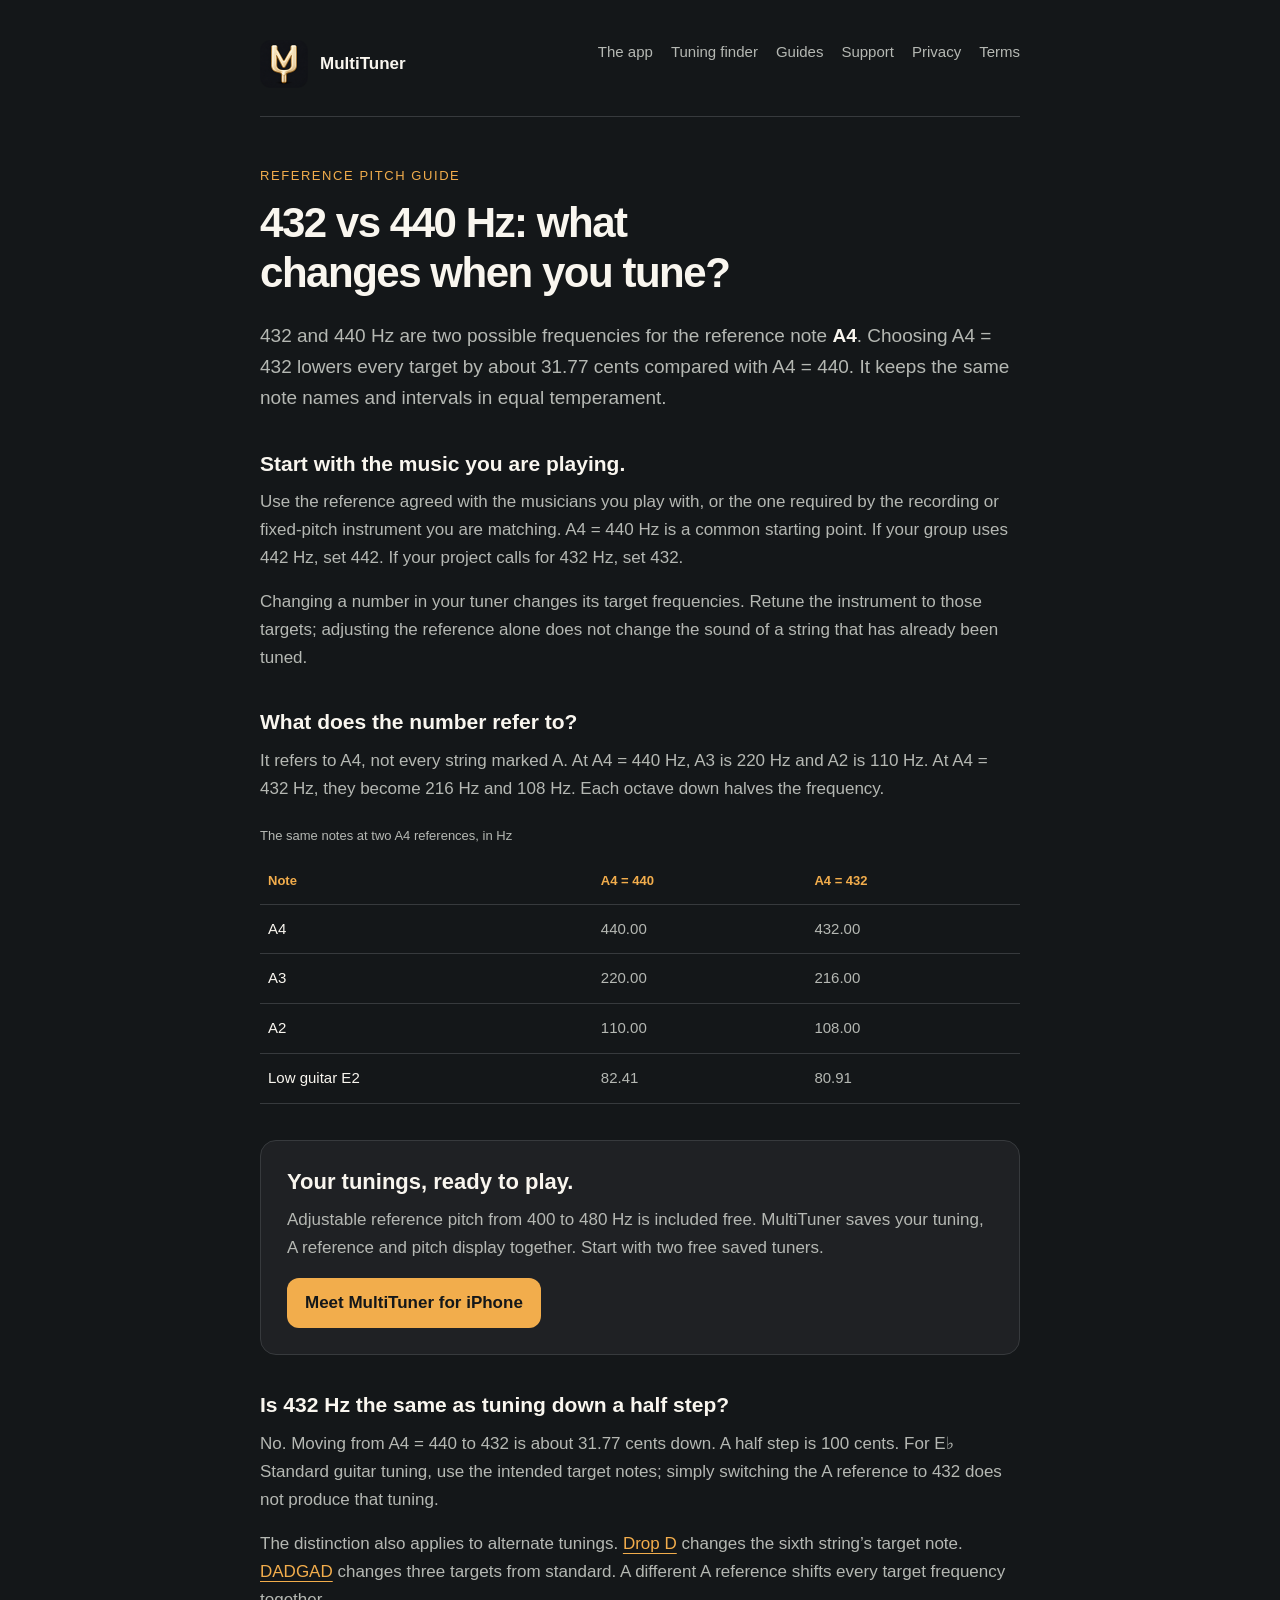
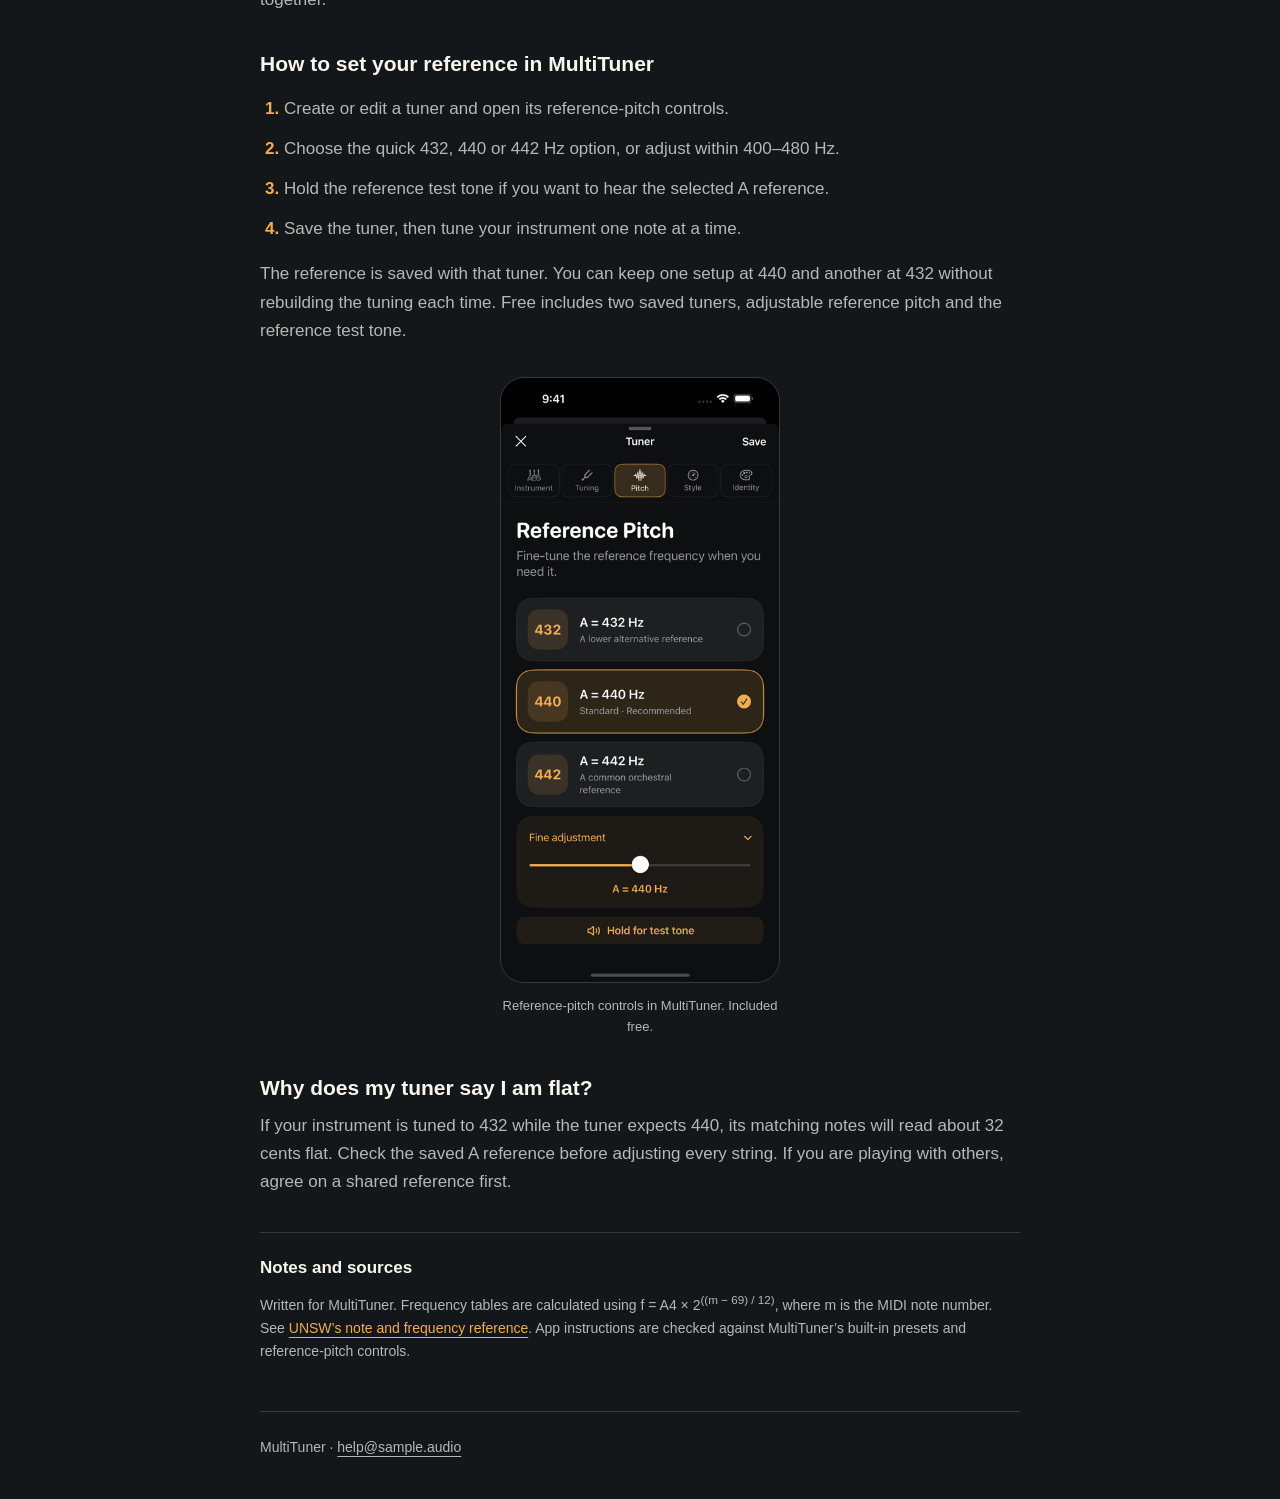
==== commit 5caaf650: "Clarify tuning choices and improve product discovery" ====
--- a/432-vs-440-tuning.html
+++ b/432-vs-440-tuning.html
@@ -10,11 +10,11 @@
 <meta property="og:type" content="website"><meta property="og:site_name" content="MultiTuner">
 <meta property="og:title" content="432 vs 440 Hz Tuning: A4 Reference Pitch — MultiTuner"><meta property="og:description" content="Understand 432 vs 440 Hz tuning, the 31.77-cent difference, and how to set an A4 reference for guitar and other instruments in MultiTuner.">
 <meta property="og:url" content="https://jentler.github.io/MultiTuner-support/432-vs-440-tuning.html"><meta property="og:image" content="https://jentler.github.io/MultiTuner-support/assets/app-icon.png">
-<link rel="icon" href="assets/app-icon.png"><link rel="stylesheet" href="styles.css">
+<link rel="icon" type="image/png" sizes="32x32" href="assets/app-icon-32.png"><link rel="stylesheet" href="styles.css">
 
 </head><body>
 <a class="skip" href="#main">Skip to content</a>
-<header class="wrap"><a class="brand" href="app.html"><img src="assets/app-icon.png" width="48" height="48" alt=""><span>MultiTuner</span></a><nav aria-label="Main navigation"><a href="app.html">The app</a><a href="guitar-tunings.html">Tuning finder</a><a href="guides.html">Guides</a><a href="index.html">Support</a><a href="privacy.html">Privacy</a><a href="terms.html">Terms</a></nav></header>
+<header class="wrap"><a class="brand" href="app.html"><img src="assets/app-icon-96.png" width="48" height="48" alt=""><span>MultiTuner</span></a><nav aria-label="Main navigation"><a href="app.html">The app</a><a href="guitar-tunings.html">Tuning finder</a><a href="guides.html">Guides</a><a href="index.html#support">Support</a><a href="privacy.html">Privacy</a><a href="terms.html">Terms</a></nav></header>
 <main id="main" class="wrap"><p class="eyebrow">Reference pitch guide</p><h1>432 vs 440 Hz: what changes when you tune?</h1>
 <p class="intro">432 and 440 Hz are two possible frequencies for the reference note <strong>A4</strong>. Choosing A4 = 432 lowers every target by about 31.77 cents compared with A4 = 440. It keeps the same note names and intervals in equal temperament.</p>
 <section><h2>Start with the music you are playing.</h2><p>Use the reference agreed with the musicians you play with, or the one required by the recording or fixed-pitch instrument you are matching. A4 = 440 Hz is a common starting point. If your group uses 442 Hz, set 442. If your project calls for 432 Hz, set 432.</p><p>Changing a number in your tuner changes its target frequencies. Retune the instrument to those targets; adjusting the reference alone does not change the sound of a string that has already been tuned.</p></section>
@@ -34,7 +34,7 @@
 <li>Choose the quick 432, 440 or 442 Hz option, or adjust within 400–480 Hz.</li>
 <li>Hold the reference test tone if you want to hear the selected A reference.</li>
 <li>Save the tuner, then tune your instrument one note at a time.</li>
-</ol><p>The reference is saved with that tuner. You can keep one setup at 440 and another at 432 without rebuilding the tuning each time. Free includes two saved tuners, adjustable reference pitch and the reference test tone.</p><figure class="guide-figure"><img src="assets/reference-pitch.png" width="1320" height="2868" loading="lazy" alt="MultiTuner reference-pitch controls showing 432, 440 and 442 Hz presets, fine adjustment and the held test tone."><figcaption>Reference-pitch controls in MultiTuner. Included free.</figcaption></figure></section>
+</ol><p>The reference is saved with that tuner. You can keep one setup at 440 and another at 432 without rebuilding the tuning each time. Free includes two saved tuners, adjustable reference pitch and the reference test tone.</p><figure class="guide-figure"><picture><source type="image/webp" srcset="assets/reference-pitch-440.webp 440w, assets/reference-pitch-660.webp 660w" sizes="280px"><img src="assets/reference-pitch.png" width="1320" height="2868" alt="MultiTuner reference-pitch controls showing 432, 440 and 442 Hz presets, fine adjustment and the held test tone." loading="lazy"></picture><figcaption>Reference-pitch controls in MultiTuner. Included free.</figcaption></figure></section>
 <section><h2>Why does my tuner say I am flat?</h2><p>If your instrument is tuned to 432 while the tuner expects 440, its matching notes will read about 32 cents flat. Check the saved A reference before adjusting every string. If you are playing with others, agree on a shared reference first.</p></section>
 <section class="sources"><h2>Notes and sources</h2><p>Written for MultiTuner.
 Frequency tables are calculated using f = A4 × 2<sup>((m − 69) / 12)</sup>, where m is the MIDI note number.
--- a/styles.css
+++ b/styles.css
@@ -32,7 +32,24 @@
 @media(max-width:420px){.mini-change{padding:20px 13px}.mini-strings{gap:5px}.mini-strings strong{font-size:16px}.mini-strings>span{font-size:12px}.instrument-story{padding:30px 23px}.product-faq h2{font-size:29px}.marketing-hero h1{font-size:clamp(39px,10vw,44px)}}
 @media print{.finder-callout,.instrument-story{display:block;padding:25px 0;background:none;border:0}.instrument-screen{display:none}.mini-change{background:white;color:#111}.mini-strings>span{background:white}.product-faq{margin-bottom:20px}}
 
+.finder-instructions a[data-comparison-link]{display:inline-block}
+.spelling-reference{padding:20px 24px;background:var(--surface);border:1px solid var(--line);border-radius:13px;margin:24px 0}.spelling-reference p{margin:0 0 18px!important}.spelling-reference p:last-child{margin-bottom:0!important}.spelling-reference span{display:block;font-size:12px;margin-bottom:5px}.spelling-reference strong{font-size:clamp(15px,2.6vw,21px);line-height:1.8;color:var(--gold)}
 .finder-page .wrap{width:min(100% - 48px,980px)}.finder-page h1{font-size:clamp(36px,5vw,54px);max-width:800px}.finder-page .intro{max-width:750px}.tool-purpose{font-size:14px}.tuning-workspace{margin:30px 0 0;padding:30px;background:#1b1e20;border:1px solid #3b3e3c;border-radius:20px}.finder-controls{display:grid;grid-template-columns:minmax(0,1fr) 42px minmax(0,1fr);gap:16px;align-items:end}.finder-controls[hidden],.finder-toolbar[hidden],.finder-examples[hidden]{display:none}.finder-controls label{font-size:13px;color:var(--secondary)}.finder-controls select{display:block;width:100%;min-width:0;margin-top:9px;padding:13px 32px 13px 12px;border:1px solid #53574f;border-radius:9px;background:#111416;color:var(--text);font:inherit;font-size:16px}.finder-controls select:focus-visible,.tuning-workspace button:focus-visible,.spelling-choice input:focus-visible{outline:2px solid var(--gold);outline-offset:4px}.tuning-workspace button{cursor:pointer;font:inherit;color:var(--text);border:1px solid #53574f;border-radius:8px;background:#292d2d}.tuning-workspace button:hover{border-color:var(--gold)}#swap-tunings{height:48px;font-size:24px}.finder-toolbar{display:flex;flex-wrap:wrap;justify-content:space-between;gap:12px;margin-top:18px;font-size:12px;color:var(--secondary)}.spelling-choice{display:flex;gap:8px;align-items:center}.spelling-choice input{accent-color:var(--gold);width:17px;height:17px}.comparison-heading{margin-top:30px}.comparison-heading h2{font-size:clamp(23px,3vw,32px);letter-spacing:-.025em}.comparison-heading .eyebrow{font-size:11px}.comparison-heading .comparison-notes{font-size:24px;letter-spacing:.01em;line-height:1.7;color:var(--gold);margin:14px 0}.comparison-heading p:last-child{margin-bottom:0;font-size:15px}.string-comparison{font-size:17px}.string-comparison caption{font-size:12px}.string-comparison th,.string-comparison td{padding:17px 10px;vertical-align:middle}.string-comparison thead th{font-size:12px}.string-number{font-size:18px;font-variant-numeric:tabular-nums;color:var(--text);display:inline-block;width:23px}.string-line{display:inline-block;vertical-align:middle;background:#61635d;width:44px;border-radius:3px}.string-6{height:5px}.string-5{height:4px}.string-4{height:3px}.string-3{height:2px}.string-2,.string-1{height:1px}.target-note{font-size:29px;letter-spacing:-.04em;color:var(--text);font-weight:650}.string-comparison .movement{font-size:14px}.string-comparison .changed .target-note,.string-comparison .changed .movement{color:var(--gold)}.string-comparison .changed{background:#f2ad4c08}.string-comparison td.from-note{color:#a7aaa3}.target-explanation{font-size:15px;margin-top:22px;color:var(--text)}.octave-help{font-size:13px;max-width:700px}.finder-examples{display:flex;flex-wrap:wrap;gap:10px;margin-top:25px;border-top:1px solid var(--line);padding-top:21px}.finder-examples>span{flex-basis:100%;font-size:12px;color:var(--secondary)}.finder-examples button{padding:8px 12px;font-size:12px}.finder-app{margin-top:30px;padding:28px;border:1px solid #755b36;border-radius:16px;display:flex;align-items:center;gap:28px;background:#24221c}.finder-app h2{font-size:24px}.finder-app .eyebrow{font-size:11px}.finder-app p{font-size:15px}.finder-app .small{font-size:12px;margin:0}.finder-app .button{font-size:14px;white-space:nowrap}.finder-instructions{margin-top:48px;max-width:760px}.finder-instructions li{font-size:15px}.finder-instructions p{font-size:14px}.finder-instructions ol{margin-top:22px}.tuning-catalog{margin-top:46px}.tuning-catalog h2{font-size:30px;letter-spacing:-.03em}.tuning-catalog>p{font-size:14px}.tuning-cards{display:grid;grid-template-columns:1fr 1fr;gap:16px;margin-top:22px}.tuning-card{border:1px solid var(--line);border-radius:13px;padding:23px;scroll-margin-top:20px}.tuning-card h3{margin:0 0 10px;font-size:20px;letter-spacing:-.02em}.catalog-notes{font-size:16px;color:var(--gold);font-variant-numeric:tabular-nums}.tuning-card p:last-child{font-size:13px;margin:0}.finder-faq{margin-top:44px}.finder-faq details p{font-size:15px}
 @media(max-width:700px){.tuning-workspace{padding:22px}.finder-controls{grid-template-columns:1fr;gap:12px}.finder-controls label{min-width:0}#swap-tunings{height:34px;width:42px;justify-self:center;line-height:1}.finder-app{flex-direction:column;align-items:flex-start;gap:20px;padding:24px}.tuning-cards{grid-template-columns:1fr}.string-comparison th,.string-comparison td{padding:15px 7px}.string-line{width:24px}.string-comparison .movement{font-size:12px}.target-note{font-size:26px}.finder-toolbar{display:block}.finder-toolbar>span{display:block;margin-top:12px}}
 @media(max-width:420px){.finder-page .wrap{width:calc(100% - 32px)}.tuning-workspace{padding:17px 12px;border-radius:13px}.string-line{display:none}.string-comparison th,.string-comparison td{padding:14px 6px}.string-comparison .movement{font-size:11px;max-width:90px}.target-note{font-size:24px}.string-comparison .from-note{font-size:15px}.string-comparison thead th{font-size:11px}.comparison-heading h2{font-size:23px}.comparison-heading .comparison-notes{font-size:19px}.finder-app{padding:20px}.finder-app .button{font-size:13px;white-space:normal}.finder-examples{gap:8px}.finder-examples button{font-size:11px}.finder-page h1{font-size:36px}}
 @media print{.finder-controls,.finder-toolbar,.finder-examples,.finder-app{display:none}.tuning-workspace,.tuning-card{background:white;color:#111;border-color:#ccc;break-inside:avoid}.target-note,.target-explanation,.string-number{color:#111}.tuning-cards{grid-template-columns:1fr 1fr}}
+
+.tuning-comparison-guide .intro{max-width:740px}
+.tc-map{margin-top:30px;border:1px solid #545044;border-radius:18px;overflow:hidden;background:#1d201f}
+.tc-map-heading{padding:27px 26px 0}.tc-map-heading .eyebrow{font-size:11px}.tc-map-heading h2{font-size:clamp(24px,4vw,31px);letter-spacing:-.025em}.tc-map-heading>p:last-child{font-size:14px;margin-bottom:0}
+.tc-map .table-scroll{margin:22px 20px 0}.tc-note-map{table-layout:fixed}.tc-note-map caption{font-size:12px;line-height:1.6}.tc-note-map th,.tc-note-map td{padding:14px 8px;vertical-align:middle}.tc-note-map thead th{text-align:center;font-size:12px;line-height:1.5;font-weight:600}.tc-note-map thead th:first-child{width:17%;text-align:left}.tc-note-map tbody td{text-align:center}.tc-note-map tbody th{white-space:nowrap}.tc-note-map .tc-lowered{background:#f2ad4c09}.tc-note-map .tc-lowered .tc-note{color:var(--gold)}
+.tc-note{display:block;font-size:24px;line-height:1.2;font-weight:650;color:var(--text);letter-spacing:-.03em}.tc-shift{display:block;margin-top:4px;font-size:10px;line-height:1.4;color:var(--secondary);letter-spacing:.01em}.tc-string-number{display:inline-block;width:18px;font-size:15px;font-variant-numeric:tabular-nums}.tc-string{display:inline-block;vertical-align:middle;background:#77786e;width:28px;border-radius:3px}.tc-string-6{height:5px}.tc-string-5{height:4px}.tc-string-4{height:3px}.tc-string-3{height:2px}.tc-string-2,.tc-string-1{height:1px}
+.tc-map .tc-map-key{font-size:12px;line-height:1.6;margin:16px 26px 23px}.tc-map-summary{display:grid;grid-template-columns:repeat(3,minmax(0,1fr));gap:20px;padding:22px 26px;background:#292b26;border-top:1px solid #45473e}.tc-map-summary p{margin:0;font-size:12px;line-height:1.6}.tc-map-summary strong{display:block;color:var(--text);font-size:14px;margin-bottom:4px}.tc-map-summary span{display:block}
+.tc-routes{margin-top:44px}.tc-routes>.eyebrow{font-size:11px}.tc-routes>h2{font-size:27px;letter-spacing:-.02em}.tc-route-list{margin-top:24px;border-top:1px solid var(--line)}.tc-route{margin:0;padding:24px 0;border-bottom:1px solid var(--line)}.tc-route-count{font-size:12px;color:var(--gold);margin-bottom:10px;font-variant-numeric:tabular-nums}.tc-route-count span{margin-left:12px;color:var(--secondary)}.tc-route h3{font-size:21px;line-height:1.35;letter-spacing:-.02em;margin:0 0 12px;color:var(--text)}.tc-route p:not(.tc-route-count){font-size:15px;max-width:660px}.tc-route a{font-size:14px;line-height:1.7;display:inline-block}.tc-shortcut{font-size:14px;margin-top:22px;padding-left:16px;border-left:2px solid var(--gold)}
+.tuning-comparison-guide .guide-cta .eyebrow{font-size:11px}.tuning-comparison-guide .guide-cta p{font-size:15px}.tuning-comparison-guide .guide-cta .button{font-size:14px}
+@media(max-width:480px){.tc-map{border-radius:13px}.tc-map-heading{padding:22px 17px 0}.tc-map-heading h2{font-size:25px}.tc-map .table-scroll{margin:20px 10px 0}.tc-note-map th,.tc-note-map td{padding:12px 3px}.tc-note-map thead th{font-size:10px}.tc-note-map thead th:first-child{width:16%;font-size:10px}.tc-note{font-size:21px}.tc-string{display:none}.tc-string-number{font-size:14px;width:auto}.tc-shift{font-size:9px}.tc-map .tc-map-key{margin:16px 17px 20px}.tc-map-summary{grid-template-columns:1fr;gap:14px;padding:20px 17px}.tc-map-summary p{display:grid;grid-template-columns:88px 1fr;gap:9px}.tc-map-summary strong{font-size:12px;margin:0}.tc-routes>h2{font-size:25px}.tc-route-count span{margin-left:8px}.tc-route a{font-size:13px}.tc-route h3{font-size:20px}}
+@media print{.tc-map,.tc-map-summary{background:white;border-color:#ccc}.tc-note-map .tc-lowered{background:#eee}.tc-note,.tc-note-map .tc-lowered .tc-note,.tc-map-summary strong,.tc-route h3{color:#111}.tc-shift,.tc-route-count,.tc-route-count span,.tc-map-summary p{color:#333}.tc-map{break-inside:avoid}.tc-note-map th,.tc-note-map td{padding:8px}}
+
+.home-intro{display:grid;grid-template-columns:minmax(0,1fr) 150px;align-items:center;gap:36px;margin:28px 0 42px}.home-intro figure{margin:0}.home-intro img{display:block;width:100%;height:auto;border:1px solid var(--line);border-radius:18px}.home-intro figcaption{font-size:11px;text-align:center;margin-top:12px}.home-intro .intro{font-size:18px}.home-intro .small{font-size:12px}#support{scroll-margin-top:24px;border-top:1px solid var(--line);padding-top:34px}#support .eyebrow{font-size:11px}
+@media(max-width:540px){.home-intro{grid-template-columns:1fr;gap:25px}.home-intro figure{max-width:145px;justify-self:center}.home-intro .intro{font-size:17px}}
+@media print{.home-intro{display:block}.home-intro figure{display:none}}
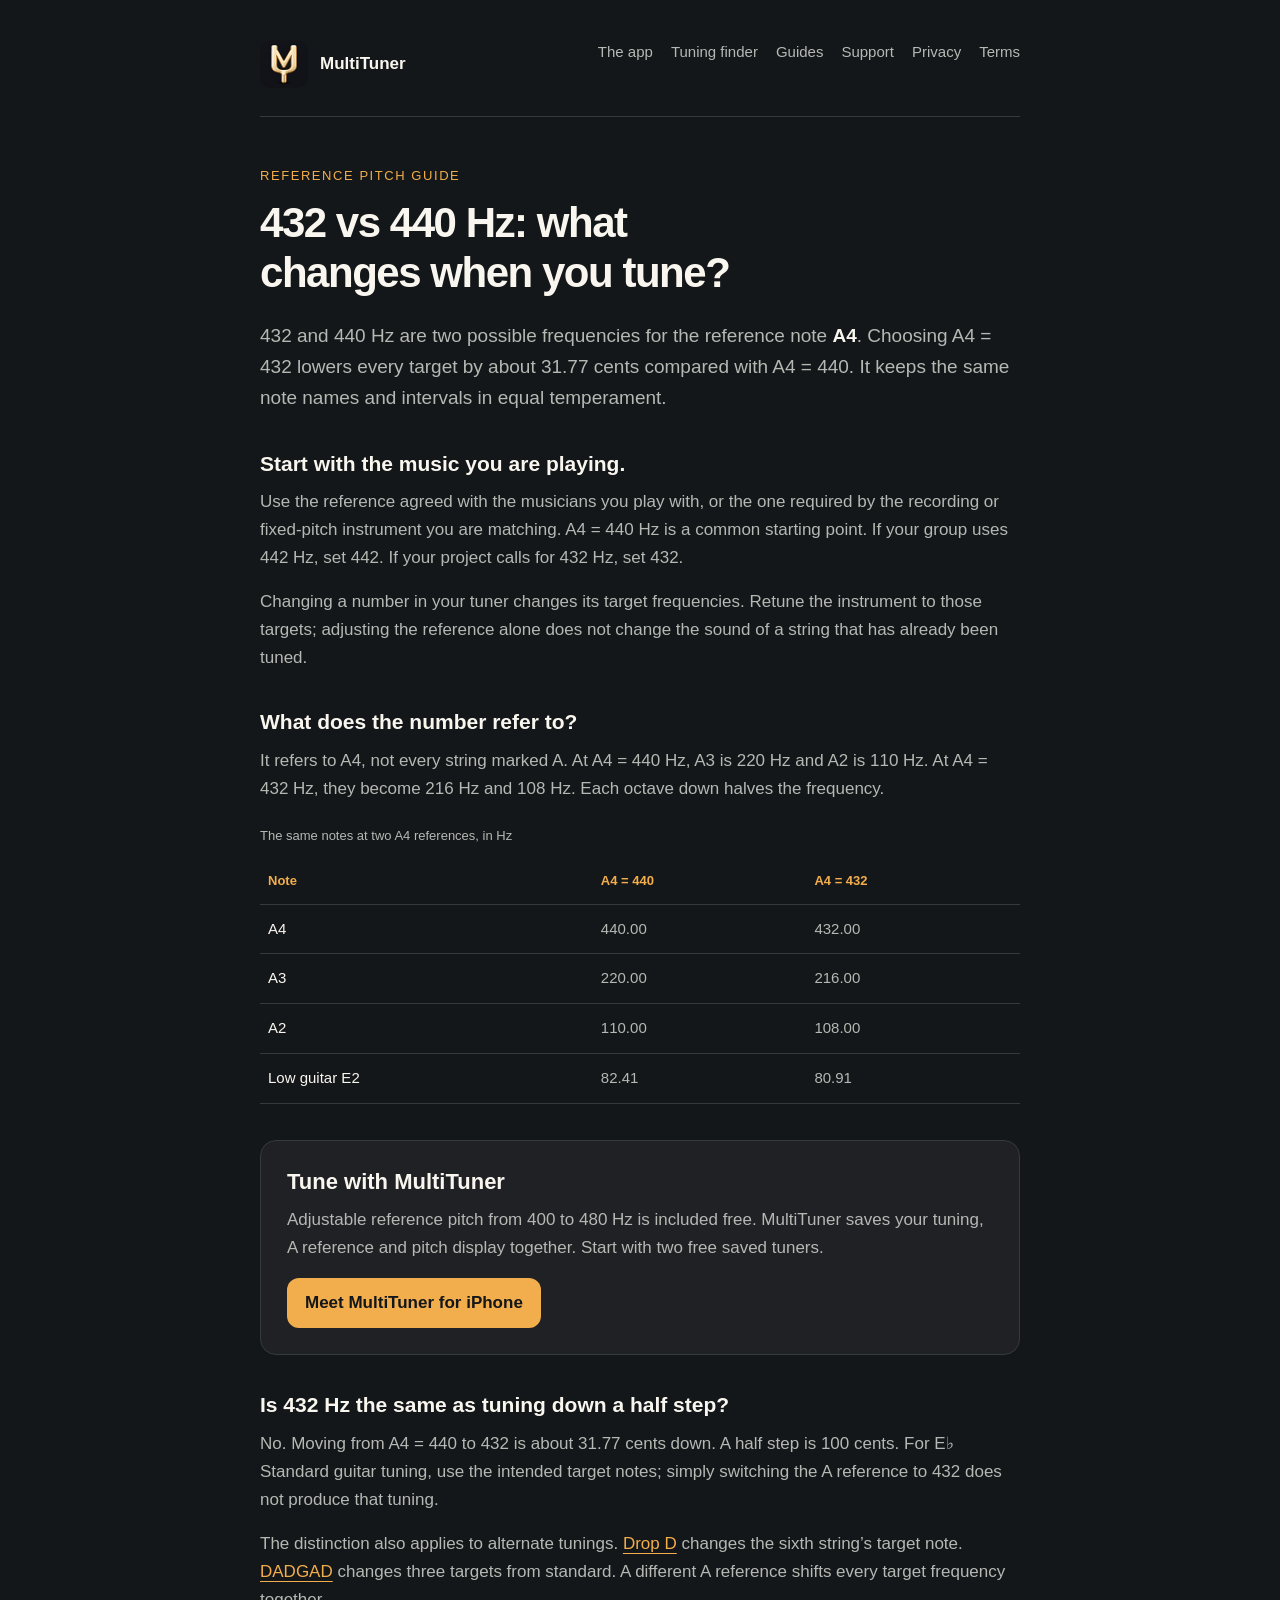
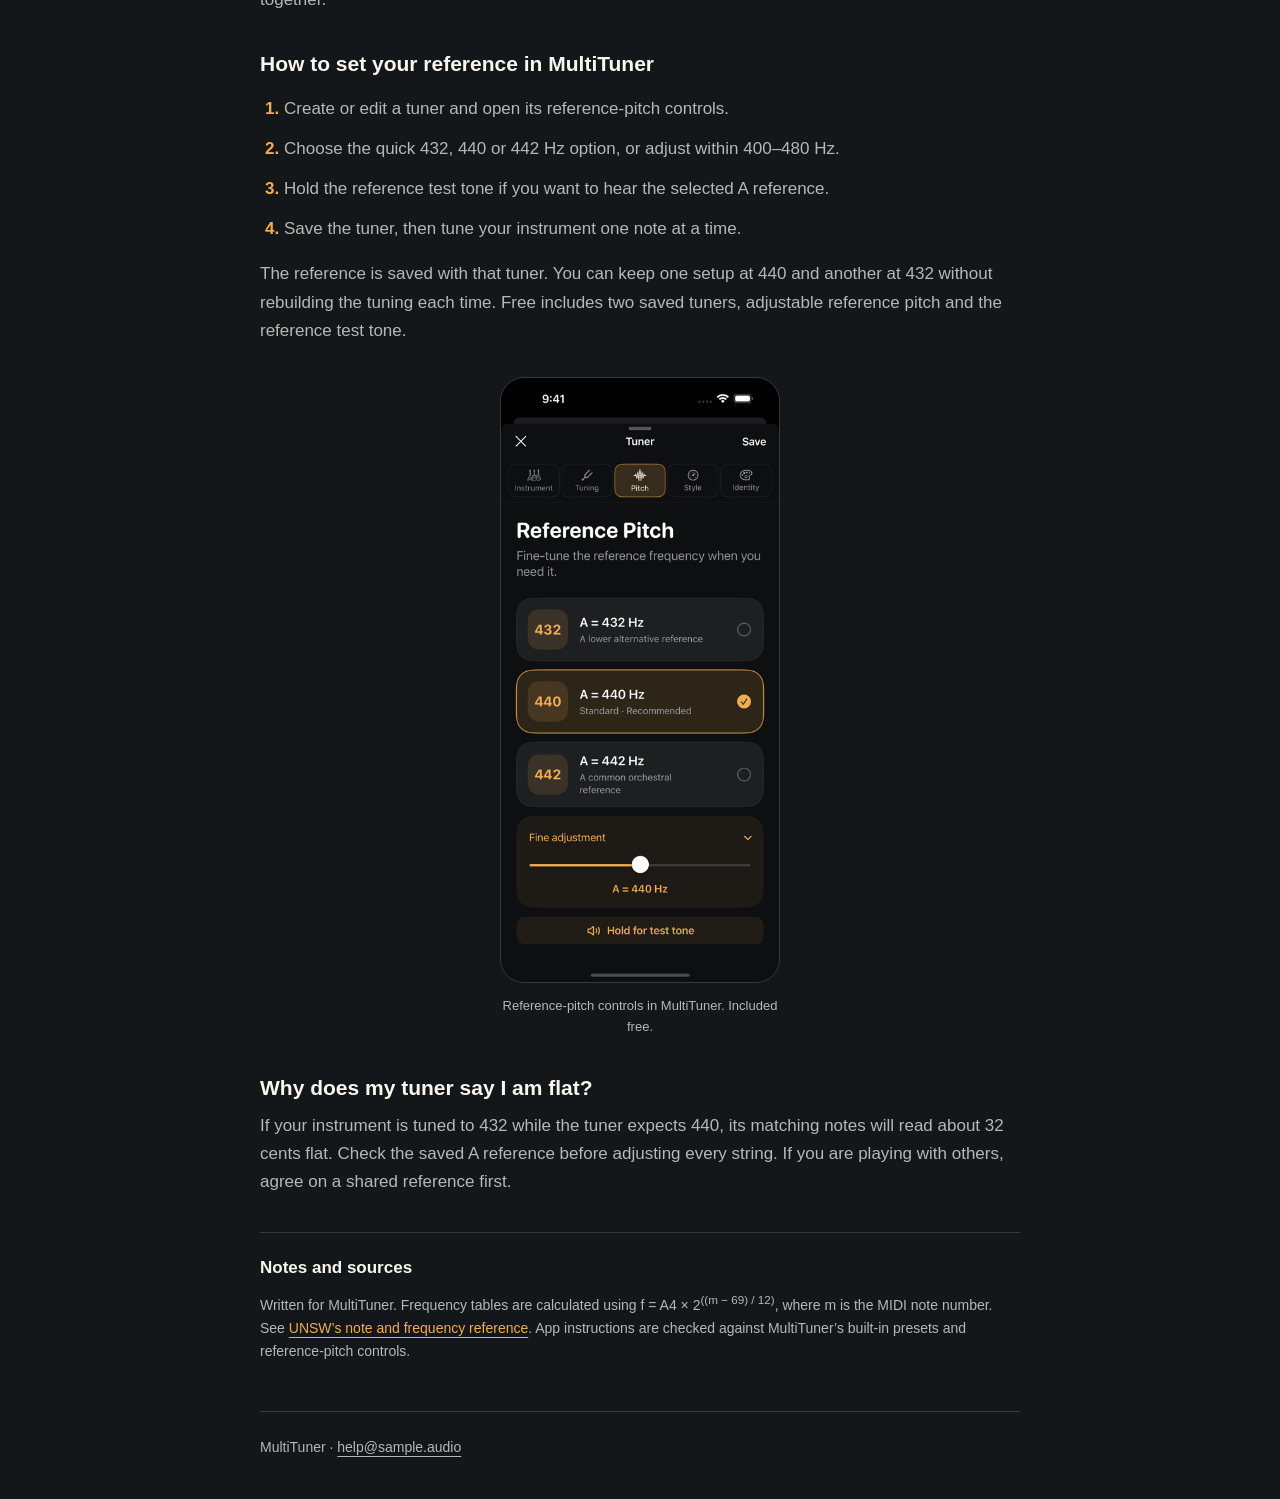
==== commit 4bfcf2bc: "Remove filler copy and describe app features directly" ====
--- a/432-vs-440-tuning.html
+++ b/432-vs-440-tuning.html
@@ -25,7 +25,7 @@
 <tr><th scope="row">A2</th><td>110.00</td><td>108.00</td></tr>
 <tr><th scope="row">Low guitar E2</th><td>82.41</td><td>80.91</td></tr>
 </tbody></table></div></section>
-<aside class="guide-cta" aria-label="MultiTuner for iPhone"><h2>Your tunings, ready to play.</h2>
+<aside class="guide-cta" aria-label="MultiTuner for iPhone"><h2>Tune with MultiTuner</h2>
 <p>Adjustable reference pitch from 400 to 480 Hz is included free. MultiTuner saves your tuning, A reference and pitch display together. Start with two free saved tuners.</p>
 <a class="button" href="app.html">Meet MultiTuner for iPhone</a></aside>
 <section><h2>Is 432 Hz the same as tuning down a half step?</h2><p>No. Moving from A4 = 440 to 432 is about 31.77 cents down. A half step is 100 cents. For E♭ Standard guitar tuning, use the intended target notes; simply switching the A reference to 432 does not produce that tuning.</p><p>The distinction also applies to alternate tunings. <a href="drop-d-tuning.html">Drop D</a> changes the sixth string’s target note. <a href="dadgad-tuning.html">DADGAD</a> changes three targets from standard. A different A reference shifts every target frequency together.</p></section>
--- a/styles.css
+++ b/styles.css
@@ -50,6 +50,6 @@
 @media(max-width:480px){.tc-map{border-radius:13px}.tc-map-heading{padding:22px 17px 0}.tc-map-heading h2{font-size:25px}.tc-map .table-scroll{margin:20px 10px 0}.tc-note-map th,.tc-note-map td{padding:12px 3px}.tc-note-map thead th{font-size:10px}.tc-note-map thead th:first-child{width:16%;font-size:10px}.tc-note{font-size:21px}.tc-string{display:none}.tc-string-number{font-size:14px;width:auto}.tc-shift{font-size:9px}.tc-map .tc-map-key{margin:16px 17px 20px}.tc-map-summary{grid-template-columns:1fr;gap:14px;padding:20px 17px}.tc-map-summary p{display:grid;grid-template-columns:88px 1fr;gap:9px}.tc-map-summary strong{font-size:12px;margin:0}.tc-routes>h2{font-size:25px}.tc-route-count span{margin-left:8px}.tc-route a{font-size:13px}.tc-route h3{font-size:20px}}
 @media print{.tc-map,.tc-map-summary{background:white;border-color:#ccc}.tc-note-map .tc-lowered{background:#eee}.tc-note,.tc-note-map .tc-lowered .tc-note,.tc-map-summary strong,.tc-route h3{color:#111}.tc-shift,.tc-route-count,.tc-route-count span,.tc-map-summary p{color:#333}.tc-map{break-inside:avoid}.tc-note-map th,.tc-note-map td{padding:8px}}
 
-.home-intro{display:grid;grid-template-columns:minmax(0,1fr) 150px;align-items:center;gap:36px;margin:28px 0 42px}.home-intro figure{margin:0}.home-intro img{display:block;width:100%;height:auto;border:1px solid var(--line);border-radius:18px}.home-intro figcaption{font-size:11px;text-align:center;margin-top:12px}.home-intro .intro{font-size:18px}.home-intro .small{font-size:12px}#support{scroll-margin-top:24px;border-top:1px solid var(--line);padding-top:34px}#support .eyebrow{font-size:11px}
-@media(max-width:540px){.home-intro{grid-template-columns:1fr;gap:25px}.home-intro figure{max-width:145px;justify-self:center}.home-intro .intro{font-size:17px}}
+.home-intro{display:grid;grid-template-columns:minmax(0,1fr) 150px;align-items:start;column-gap:64px;margin:0 0 42px}.home-copy h1{margin-bottom:20px}.home-copy>p:last-child{margin-bottom:0}.home-intro figure{margin:0}.home-intro img{display:block;width:100%;height:auto;border:1px solid var(--line);border-radius:18px}.home-intro figcaption{font-size:11px;text-align:center;margin-top:12px}.home-intro .intro{font-size:18px}.home-intro .small{font-size:12px}#support{scroll-margin-top:24px;border-top:1px solid var(--line);padding-top:34px}#support .eyebrow{font-size:11px}
+@media(max-width:640px){.home-intro{grid-template-columns:1fr;gap:28px}.home-intro figure{max-width:145px;justify-self:center}.home-intro .intro{font-size:17px}}
 @media print{.home-intro{display:block}.home-intro figure{display:none}}
